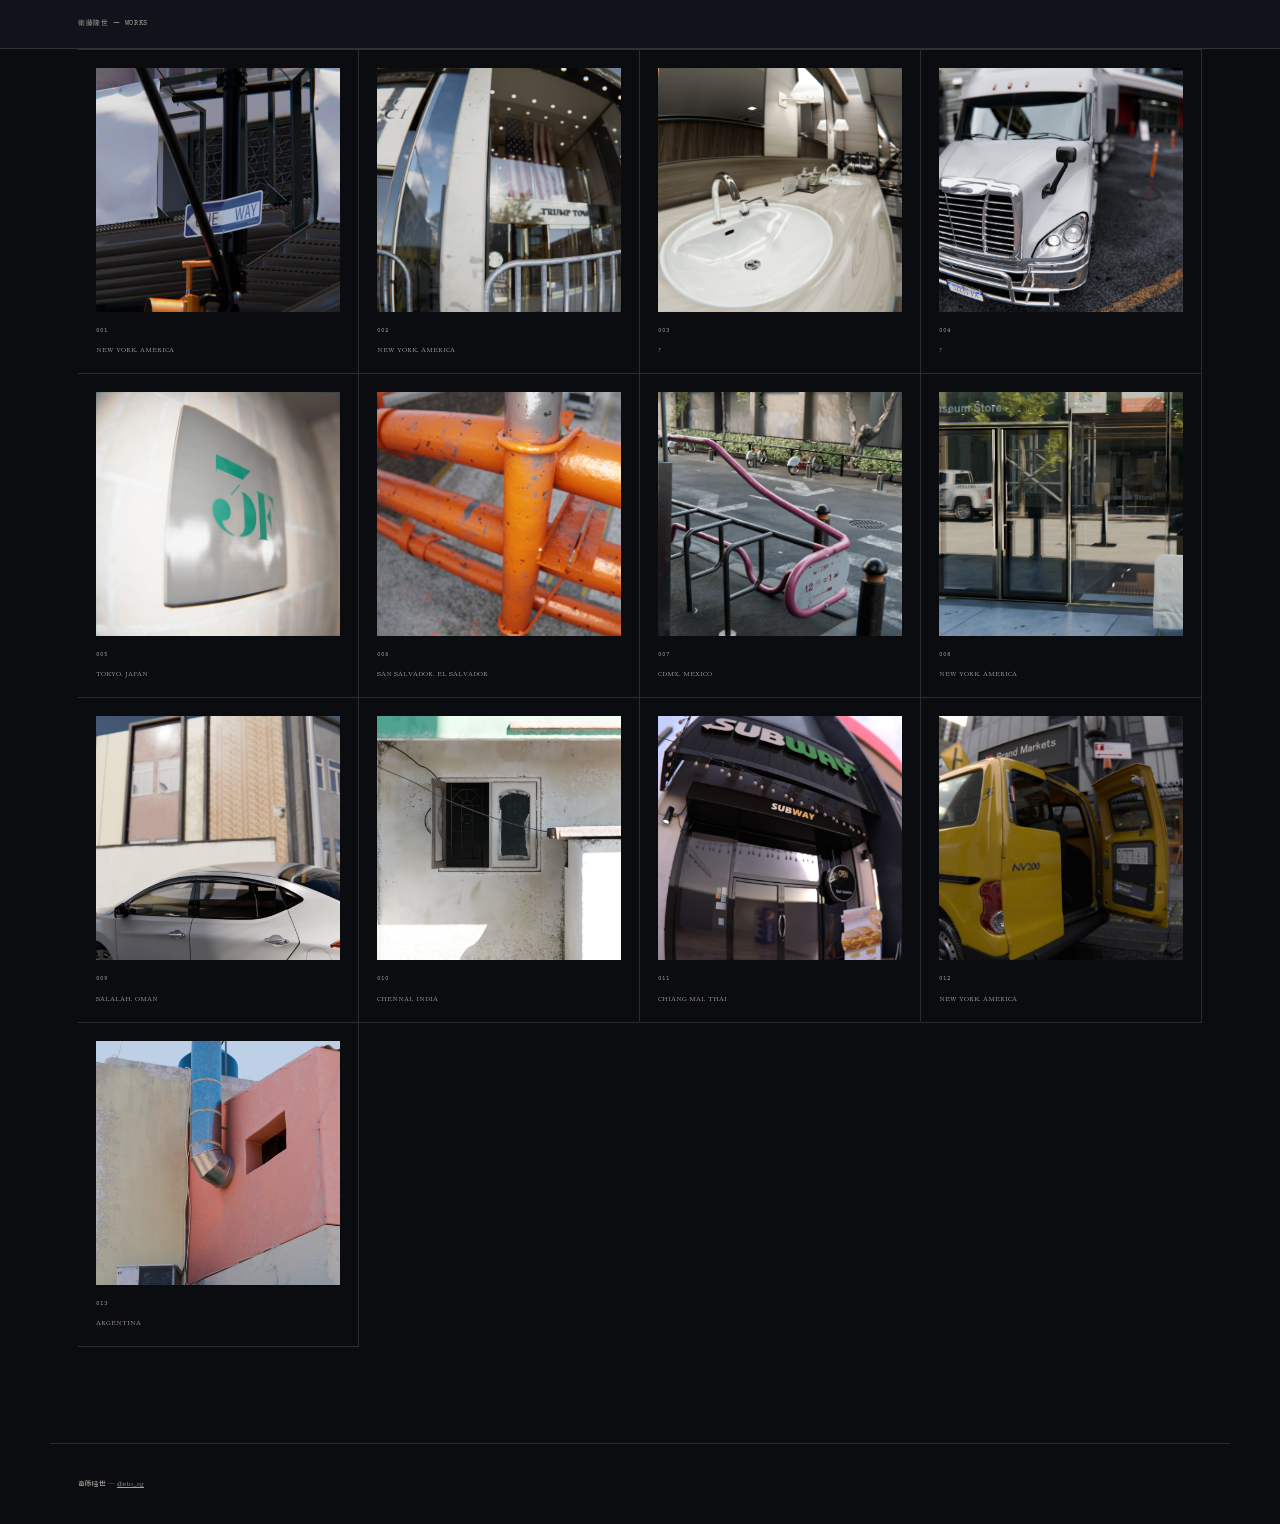
==== index.html @ 5fb9c3ab "Add files via upload" ====
<!DOCTYPE html>
<html lang="ja">
<head>
<meta charset="UTF-8">
<meta name="viewport" content="width=device-width, initial-scale=1.0">
<title>衛藤隆世 ー WORKS</title>
<meta name="description" content="国家や資本によって構築された風景を、CGによって再構築するシリーズのアーカイブ。">
<link rel="preconnect" href="https://fonts.googleapis.com">
<link rel="preconnect" href="https://fonts.gstatic.com" crossorigin>
<link href="https://fonts.googleapis.com/css2?family=Courier+Prime:wght@400;700&family=Shippori+Mincho:wght@400;500;600&display=swap" rel="stylesheet">
<link rel="stylesheet" href="style.css">
</head>
<body>

<div id="splash" class="splash"><span class="splash-text">衛藤隆世 ー WORKS</span></div>

<header class="site-header">
  <div class="header-row">
    <span class="mark">衛藤隆世 ー WORKS</span>
  </div>
</header>

<main>
  <div id="ledger" class="ledger"></div>
</main>

<footer class="site-footer">
  <p>衛藤隆世 — <a href="https://instagram.com/eto_cg" target="_blank" rel="noopener">@eto_cg</a></p>
</footer>

<div id="viewer" class="viewer" aria-hidden="true">
  <button class="viewer-close" aria-label="閉じる">×</button>
  <div class="viewer-inner">
    <div class="viewer-image-wrap">
      <img id="viewer-image" src="" alt="">
    </div>
    <div class="viewer-meta">
      <span class="viewer-index" id="viewer-index"></span>
      <h2 id="viewer-title"></h2>
      <dl class="viewer-fields">
        <dt>LOCATION</dt><dd id="viewer-location"></dd>
        <dt>CAPTURED</dt><dd id="viewer-captured"></dd>
        <dt>GENERATED</dt><dd id="viewer-generated"></dd>
      </dl>
      <p id="viewer-note"></p>
    </div>
  </div>
</div>

<script src="works.js"></script>
<script src="script.js"></script>
</body>
</html>
---- style.css ----
:root {
  --ink: #0a0c10;
  --paper: #f1ede2;
  --paper-dim: #a8a49a;
  --line: rgba(241, 237, 226, 0.14);
  --line-strong: rgba(241, 237, 226, 0.34);
  --accent: #ff5a2e;
  --font-body: "Shippori Mincho", serif;
  --font-data: "Courier Prime", monospace;
}

* { box-sizing: border-box; }

html { scroll-behavior: smooth; }

body {
  margin: 0;
  background: var(--ink);
  color: var(--paper);
  font-family: var(--font-body);
  font-size: 8px;
  line-height: 1.7;
}

a { color: inherit; }

button {
  font-family: inherit;
  cursor: pointer;
}

/* ---------- splash ---------- */

.splash {
  position: fixed;
  inset: 0;
  z-index: 200;
  background: var(--ink);
  display: flex;
  align-items: center;
  justify-content: center;
  animation: splash-out 0.3s ease 2s forwards;
}

.splash-text {
  font-family: var(--font-data);
  letter-spacing: 0.1em;
  font-size: 22px;
  color: var(--paper);
}

@keyframes splash-out {
  to {
    opacity: 0;
    visibility: hidden;
    pointer-events: none;
  }
}

/* ---------- header ---------- */

.site-header {
  position: sticky;
  top: 0;
  z-index: 10;
  background: rgba(18, 22, 28, 0.92);
  backdrop-filter: blur(6px);
  border-bottom: 1px solid var(--line);
}

.header-row {
  max-width: 1180px;
  margin: 0 auto;
  padding: 18px 28px;
  display: flex;
  align-items: center;
  gap: 32px;
}

.mark {
  font-family: var(--font-data);
  font-size: 7px;
  letter-spacing: 0.08em;
  color: var(--paper-dim);
  flex-shrink: 0;
}

/* ---------- ledger / gallery ---------- */

main {
  max-width: 1180px;
  margin: 0 auto;
  padding: 0 28px 96px;
}

.ledger {
  display: grid;
  grid-template-columns: repeat(auto-fill, minmax(240px, 1fr));
  border-top: 1px solid var(--line);
}

.entry {
  border-bottom: 1px solid var(--line);
  border-right: 1px solid var(--line);
  padding: 18px;
  cursor: pointer;
  transition: background 0.15s ease;
}

.entry:hover {
  background: rgba(233, 230, 221, 0.03);
}

.entry-thumb {
  width: 100%;
  aspect-ratio: 1 / 1;
  background-size: cover;
  background-position: center;
  margin-bottom: 14px;
  position: relative;
}

.entry-thumb img {
  width: 100%;
  height: 100%;
  object-fit: cover;
  display: block;
}

.entry-thumb.is-placeholder {
  background-color: #171b21;
  background-image: repeating-linear-gradient(45deg, rgba(233, 230, 221, 0.05) 0, rgba(233, 230, 221, 0.05) 1px, transparent 1px, transparent 10px);
  border: 1px solid var(--line);
}

.entry-thumb.is-placeholder::after {
  content: attr(data-location);
  position: absolute;
  bottom: 8px;
  right: 10px;
  font-family: var(--font-data);
  font-size: 5px;
  letter-spacing: 0.05em;
  color: rgba(233, 230, 221, 0.4);
}

.entry-meta {
  display: grid;
  grid-template-columns: auto 1fr auto;
  align-items: baseline;
  column-gap: 10px;
  row-gap: 4px;
}

.entry-index {
  font-family: var(--font-data);
  font-size: 6px;
  color: var(--paper-dim);
  grid-row: 1;
}

.entry-title {
  font-family: var(--font-body);
  font-weight: 500;
  font-size: 8.5px;
  margin: 0;
  grid-column: 1 / -1;
  grid-row: 2;
}

.entry-location {
  font-size: 6.5px;
  color: var(--paper-dim);
  grid-row: 3;
}

.entry-year {
  font-family: var(--font-data);
  font-size: 6px;
  color: var(--paper-dim);
  grid-row: 3;
  justify-self: end;
}

/* ---------- footer ---------- */

.site-footer {
  max-width: 1180px;
  margin: 0 auto;
  padding: 28px;
  border-top: 1px solid var(--line);
  color: var(--paper-dim);
  font-size: 6.5px;
}

/* ---------- viewer (lightbox) ---------- */

.viewer {
  position: fixed;
  inset: 0;
  background: rgba(10, 12, 15, 0.94);
  z-index: 100;
  display: flex;
  align-items: center;
  justify-content: center;
  padding: 40px 24px;
  opacity: 0;
  visibility: hidden;
  pointer-events: none;
  transition: opacity 0.11s ease-out;
}

.viewer.is-open {
  opacity: 1;
  visibility: visible;
  pointer-events: auto;
}

.viewer-inner {
  transform: scale(0.96);
  transition: transform 0.11s ease-out;
}

.viewer.is-open .viewer-inner {
  transform: scale(1);
}

.viewer-close {
  position: absolute;
  top: 20px;
  right: 24px;
  background: none;
  border: none;
  color: var(--paper);
  font-size: 28px;
  line-height: 1;
}

.viewer-inner {
  display: grid;
  grid-template-columns: minmax(0, 1.4fr) minmax(240px, 0.6fr);
  gap: 40px;
  max-width: 1100px;
  width: 100%;
  max-height: 100%;
}

.viewer-image-wrap {
  background-size: cover;
  background-position: center;
  display: flex;
  align-items: center;
  justify-content: center;
  min-height: 240px;
  max-height: 78vh;
  overflow: hidden;
}

.viewer-image-wrap img {
  max-width: 100%;
  max-height: 78vh;
  object-fit: contain;
  display: block;
}

.viewer-meta {
  align-self: center;
}

.viewer-index {
  font-family: var(--font-data);
  color: var(--paper-dim);
  font-size: 13px;
}

.viewer-meta h2 {
  font-family: var(--font-body);
  font-weight: 500;
  font-size: 26px;
  margin: 8px 0 20px;
}

.viewer-fields {
  display: grid;
  grid-template-columns: auto 1fr;
  column-gap: 16px;
  row-gap: 6px;
  font-family: var(--font-data);
  font-size: 12px;
  letter-spacing: 0.03em;
  margin: 0 0 20px;
  border-top: 1px solid var(--line);
  padding-top: 16px;
}

.viewer-fields dt {
  color: var(--paper-dim);
  text-transform: uppercase;
}

.viewer-fields dd {
  margin: 0;
}

#viewer-note {
  color: var(--paper-dim);
  font-size: 14px;
  max-width: 40ch;
}

/* ---------- responsive ---------- */

@media (max-width: 720px) {
  .header-row { flex-direction: column; align-items: flex-start; gap: 10px; }
  .viewer-inner { grid-template-columns: 1fr; }
  .viewer-image-wrap { max-height: 45vh; }
}

/* ---------- reduced motion ---------- */

@media (prefers-reduced-motion: reduce) {
  html { scroll-behavior: auto; }
  * { transition: none !important; }
  .splash { animation: none; display: none; }
}
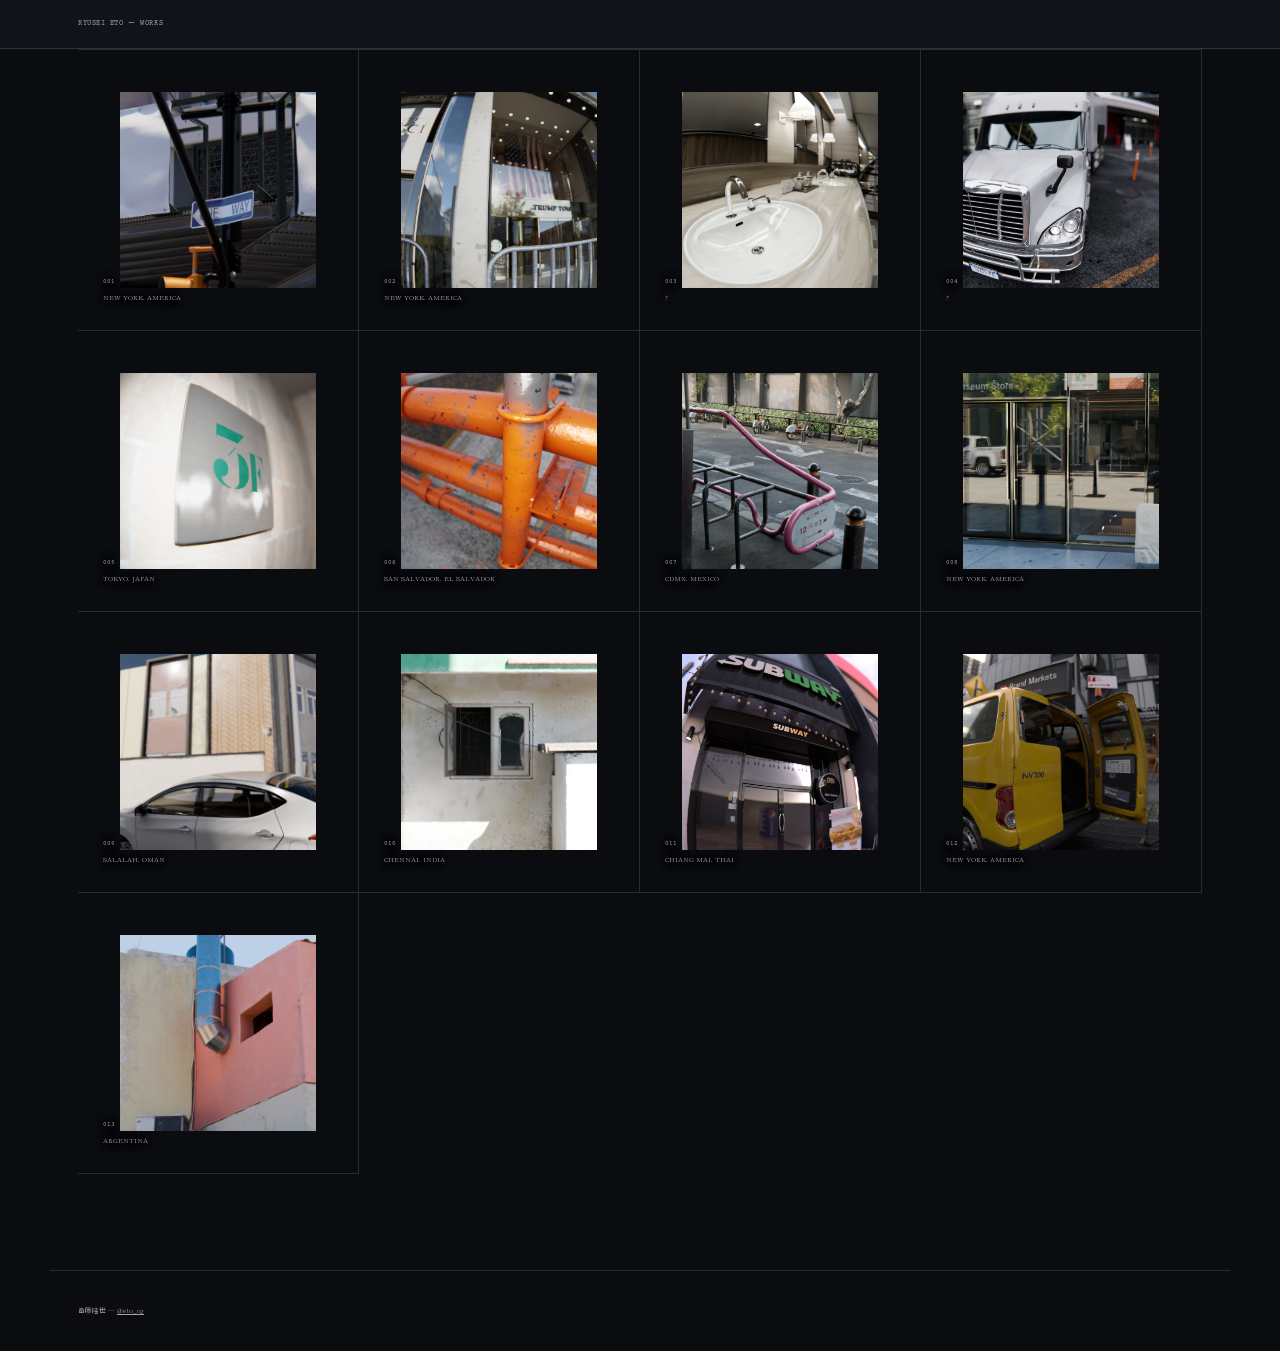
==== commit 94b119ba: "Add files via upload" ====
--- a/index.html
+++ b/index.html
@@ -3,7 +3,7 @@
 <head>
 <meta charset="UTF-8">
 <meta name="viewport" content="width=device-width, initial-scale=1.0">
-<title>衛藤隆世 ー WORKS</title>
+<title>RYUSEI ETO ー WORKS</title>
 <meta name="description" content="国家や資本によって構築された風景を、CGによって再構築するシリーズのアーカイブ。">
 <link rel="preconnect" href="https://fonts.googleapis.com">
 <link rel="preconnect" href="https://fonts.gstatic.com" crossorigin>
@@ -12,11 +12,13 @@
 </head>
 <body>
 
-<div id="splash" class="splash"><span class="splash-text">衛藤隆世 ー WORKS</span></div>
+<div id="splash" class="splash">
+  <div class="splash-inner"><span class="splash-text">RYUSEI ETO ー WORKS</span></div>
+</div>
 
 <header class="site-header">
   <div class="header-row">
-    <span class="mark">衛藤隆世 ー WORKS</span>
+    <span class="mark">RYUSEI ETO ー WORKS</span>
   </div>
 </header>
 
--- a/style.css
+++ b/style.css
@@ -37,9 +37,15 @@
   z-index: 200;
   background: var(--ink);
   display: flex;
-  align-items: center;
-  justify-content: center;
-  animation: splash-out 0.3s ease 2s forwards;
+  align-items: flex-end;
+  justify-content: flex-start;
+  padding: 0 0 12% 8%;
+  animation: splash-bg-out 0.9s ease-out 2s forwards;
+}
+
+.splash-inner {
+  border-bottom: 1px solid var(--line-strong);
+  padding-bottom: 10px;
 }
 
 .splash-text {
@@ -47,13 +53,23 @@
   letter-spacing: 0.1em;
   font-size: 22px;
   color: var(--paper);
-}
-
-@keyframes splash-out {
+  display: inline-block;
+  animation: splash-text-out 0.9s ease-out 2s forwards;
+}
+
+@keyframes splash-bg-out {
   to {
     opacity: 0;
     visibility: hidden;
     pointer-events: none;
+  }
+}
+
+@keyframes splash-text-out {
+  to {
+    filter: blur(14px);
+    letter-spacing: 0.9em;
+    opacity: 0;
   }
 }
 
@@ -100,9 +116,10 @@
 }
 
 .entry {
+  position: relative;
+  aspect-ratio: 1 / 1;
   border-bottom: 1px solid var(--line);
   border-right: 1px solid var(--line);
-  padding: 18px;
   cursor: pointer;
   transition: background 0.15s ease;
 }
@@ -112,12 +129,10 @@
 }
 
 .entry-thumb {
-  width: 100%;
-  aspect-ratio: 1 / 1;
+  position: absolute;
+  inset: 15%;
   background-size: cover;
   background-position: center;
-  margin-bottom: 14px;
-  position: relative;
 }
 
 .entry-thumb img {
@@ -145,18 +160,21 @@
 }
 
 .entry-meta {
-  display: grid;
-  grid-template-columns: auto 1fr auto;
-  align-items: baseline;
-  column-gap: 10px;
-  row-gap: 4px;
+  position: absolute;
+  left: 9%;
+  bottom: 9%;
+  z-index: 2;
+  display: flex;
+  flex-direction: column;
+  align-items: flex-start;
+  gap: 2px;
+  text-shadow: 0 1px 4px rgba(0, 0, 0, 0.85), 0 0 12px rgba(0, 0, 0, 0.6);
 }
 
 .entry-index {
   font-family: var(--font-data);
   font-size: 6px;
   color: var(--paper-dim);
-  grid-row: 1;
 }
 
 .entry-title {
@@ -164,22 +182,17 @@
   font-weight: 500;
   font-size: 8.5px;
   margin: 0;
-  grid-column: 1 / -1;
-  grid-row: 2;
 }
 
 .entry-location {
   font-size: 6.5px;
   color: var(--paper-dim);
-  grid-row: 3;
 }
 
 .entry-year {
   font-family: var(--font-data);
   font-size: 6px;
   color: var(--paper-dim);
-  grid-row: 3;
-  justify-self: end;
 }
 
 /* ---------- footer ---------- */
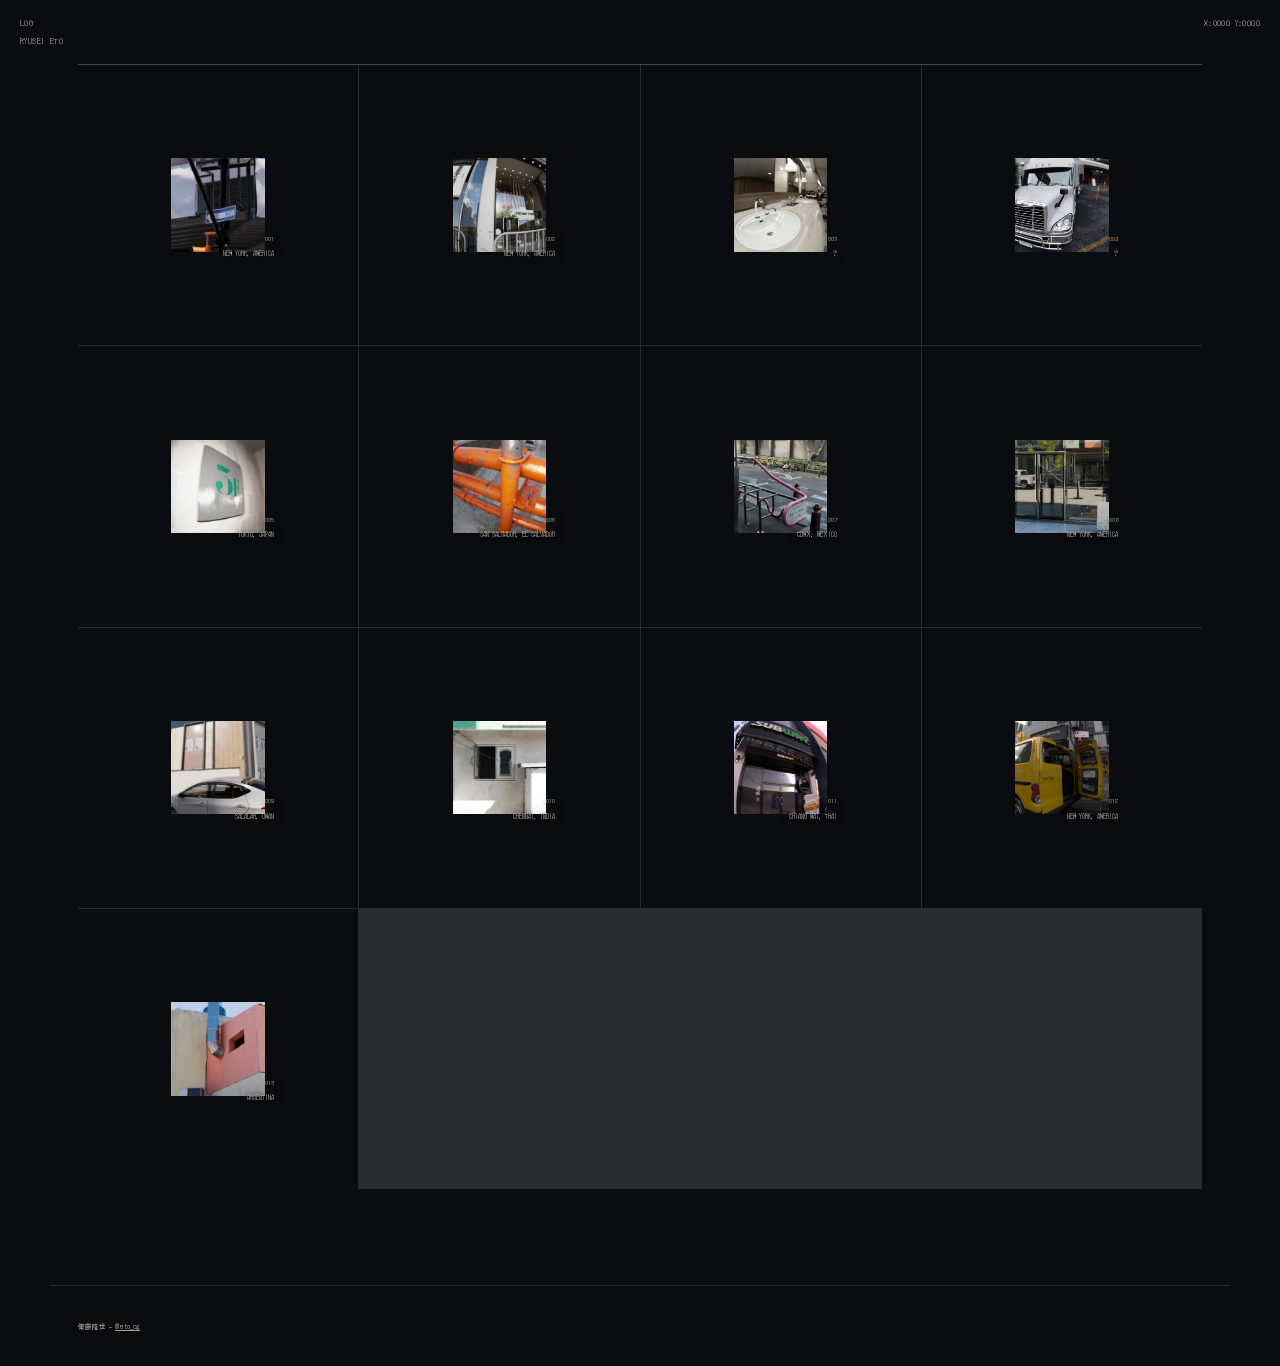
==== commit b62917b6: "Add files via upload" ====
--- a/index.html
+++ b/index.html
@@ -3,24 +3,26 @@
 <head>
 <meta charset="UTF-8">
 <meta name="viewport" content="width=device-width, initial-scale=1.0">
-<title>RYUSEI ETO ー WORKS</title>
+<title>OBSERVATIONS — RYUSEI ETO</title>
 <meta name="description" content="国家や資本によって構築された風景を、CGによって再構築するシリーズのアーカイブ。">
 <link rel="preconnect" href="https://fonts.googleapis.com">
 <link rel="preconnect" href="https://fonts.gstatic.com" crossorigin>
-<link href="https://fonts.googleapis.com/css2?family=Courier+Prime:wght@400;700&family=Shippori+Mincho:wght@400;500;600&display=swap" rel="stylesheet">
+<link href="https://fonts.googleapis.com/css2?family=DotGothic16&display=swap" rel="stylesheet">
 <link rel="stylesheet" href="style.css">
 </head>
 <body>
 
 <div id="splash" class="splash">
-  <div class="splash-inner"><span class="splash-text">RYUSEI ETO ー WORKS</span></div>
+  <div class="splash-inner"><span class="splash-text">OBSERVATIONS</span></div>
 </div>
 
-<header class="site-header">
-  <div class="header-row">
-    <span class="mark">RYUSEI ETO ー WORKS</span>
+<div class="hud">
+  <div class="hud-left">
+    <span>LOG</span>
+    <span>RYUSEI ETO</span>
   </div>
-</header>
+  <div class="hud-coords" id="hudCoords">X:0000 Y:0000</div>
+</div>
 
 <main>
   <div id="ledger" class="ledger"></div>
--- a/style.css
+++ b/style.css
@@ -5,8 +5,8 @@
   --line: rgba(241, 237, 226, 0.14);
   --line-strong: rgba(241, 237, 226, 0.34);
   --accent: #ff5a2e;
-  --font-body: "Shippori Mincho", serif;
-  --font-data: "Courier Prime", monospace;
+  --font-body: "DotGothic16", monospace;
+  --font-data: "DotGothic16", monospace;
 }
 
 * { box-sizing: border-box; }
@@ -37,15 +37,9 @@
   z-index: 200;
   background: var(--ink);
   display: flex;
-  align-items: flex-end;
-  justify-content: flex-start;
-  padding: 0 0 12% 8%;
-  animation: splash-bg-out 0.9s ease-out 2s forwards;
-}
-
-.splash-inner {
-  border-bottom: 1px solid var(--line-strong);
-  padding-bottom: 10px;
+  align-items: center;
+  justify-content: center;
+  animation: splash-cut 0.01s steps(1) 2.1s forwards;
 }
 
 .splash-text {
@@ -54,10 +48,10 @@
   font-size: 22px;
   color: var(--paper);
   display: inline-block;
-  animation: splash-text-out 0.9s ease-out 2s forwards;
-}
-
-@keyframes splash-bg-out {
+  animation: splash-jitter 0.3s steps(1) infinite;
+}
+
+@keyframes splash-cut {
   to {
     opacity: 0;
     visibility: hidden;
@@ -65,40 +59,45 @@
   }
 }
 
-@keyframes splash-text-out {
-  to {
-    filter: blur(14px);
-    letter-spacing: 0.9em;
-    opacity: 0;
-  }
-}
-
-/* ---------- header ---------- */
-
-.site-header {
-  position: sticky;
+@keyframes splash-jitter {
+  0%   { transform: translate(0, 0); }
+  14%  { transform: translate(2px, -1px); }
+  28%  { transform: translate(-3px, 1px); }
+  42%  { transform: translate(1px, 2px); }
+  57%  { transform: translate(-1px, -2px); }
+  71%  { transform: translate(3px, 0); }
+  85%  { transform: translate(-2px, -1px); }
+  100% { transform: translate(0, 0); }
+}
+
+/* ---------- hud ---------- */
+
+.hud {
+  position: fixed;
   top: 0;
+  left: 0;
+  right: 0;
   z-index: 10;
-  background: rgba(18, 22, 28, 0.92);
-  backdrop-filter: blur(6px);
-  border-bottom: 1px solid var(--line);
-}
-
-.header-row {
-  max-width: 1180px;
-  margin: 0 auto;
-  padding: 18px 28px;
-  display: flex;
-  align-items: center;
-  gap: 32px;
-}
-
-.mark {
-  font-family: var(--font-data);
-  font-size: 7px;
-  letter-spacing: 0.08em;
-  color: var(--paper-dim);
-  flex-shrink: 0;
+  display: flex;
+  justify-content: space-between;
+  align-items: flex-start;
+  padding: 16px 20px;
+  font-family: var(--font-data);
+  font-size: 8px;
+  letter-spacing: 0.05em;
+  color: var(--paper-dim);
+  pointer-events: none;
+  background: linear-gradient(rgba(10, 12, 16, 0.85), rgba(10, 12, 16, 0));
+}
+
+.hud-left {
+  display: flex;
+  flex-direction: column;
+  gap: 4px;
+}
+
+.hud-coords {
+  white-space: nowrap;
 }
 
 /* ---------- ledger / gallery ---------- */
@@ -106,31 +105,46 @@
 main {
   max-width: 1180px;
   margin: 0 auto;
-  padding: 0 28px 96px;
+  padding: 64px 28px 96px;
+  overflow: hidden;
 }
 
 .ledger {
   display: grid;
   grid-template-columns: repeat(auto-fill, minmax(240px, 1fr));
+  gap: 1px;
+  background: var(--line);
   border-top: 1px solid var(--line);
+  animation: scan-reveal 1s steps(24) 2.1s both;
+}
+
+@keyframes scan-reveal {
+  from { clip-path: inset(0 0 100% 0); }
+  to   { clip-path: inset(0 0 0% 0); }
 }
 
 .entry {
   position: relative;
   aspect-ratio: 1 / 1;
-  border-bottom: 1px solid var(--line);
-  border-right: 1px solid var(--line);
+  background: var(--ink);
   cursor: pointer;
   transition: background 0.15s ease;
+  opacity: 0;
+  animation: entry-in 0.01s steps(1) forwards;
 }
 
 .entry:hover {
   background: rgba(233, 230, 221, 0.03);
 }
 
+@keyframes entry-in {
+  to { opacity: 1; }
+}
+
 .entry-thumb {
   position: absolute;
-  inset: 15%;
+  inset: 33.333%;
+  z-index: 3;
   background-size: cover;
   background-position: center;
 }
@@ -159,14 +173,42 @@
   color: rgba(233, 230, 221, 0.4);
 }
 
+.entry-rays {
+  position: absolute;
+  inset: 0;
+  z-index: 1;
+  opacity: 0;
+  pointer-events: none;
+  transition: opacity 0.18s ease-out;
+}
+
+.entry:hover .entry-rays {
+  opacity: 1;
+}
+
+.ray {
+  position: absolute;
+  height: 1px;
+  width: 300%;
+  transform-origin: 0 0;
+  background: linear-gradient(90deg, var(--line-strong), rgba(241, 237, 226, 0));
+}
+
+/* 内側の正方形(inset 33.333%)の各角から、外へ斜めに伸ばす */
+.ray-tl { left: 33.333%; top: 33.333%; transform: rotate(225deg); }
+.ray-tr { left: 66.667%; top: 33.333%; transform: rotate(315deg); }
+.ray-bl { left: 33.333%; top: 66.667%; transform: rotate(135deg); }
+.ray-br { left: 66.667%; top: 66.667%; transform: rotate(45deg); }
+
 .entry-meta {
   position: absolute;
-  left: 9%;
-  bottom: 9%;
-  z-index: 2;
+  right: 30%;
+  bottom: 30%;
+  z-index: 4;
   display: flex;
   flex-direction: column;
-  align-items: flex-start;
+  align-items: flex-end;
+  text-align: right;
   gap: 2px;
   text-shadow: 0 1px 4px rgba(0, 0, 0, 0.85), 0 0 12px rgba(0, 0, 0, 0.6);
 }
@@ -324,9 +366,13 @@
 /* ---------- responsive ---------- */
 
 @media (max-width: 720px) {
-  .header-row { flex-direction: column; align-items: flex-start; gap: 10px; }
   .viewer-inner { grid-template-columns: 1fr; }
   .viewer-image-wrap { max-height: 45vh; }
+  .hud { padding: 12px 14px; font-size: 7px; }
+}
+
+@media (max-width: 640px) {
+  .ledger { grid-template-columns: repeat(2, 1fr); }
 }
 
 /* ---------- reduced motion ---------- */
@@ -335,4 +381,7 @@
   html { scroll-behavior: auto; }
   * { transition: none !important; }
   .splash { animation: none; display: none; }
-}
+  .splash-text { animation: none; }
+  .ledger { animation: none; clip-path: none; }
+  .entry { animation: none; opacity: 1; }
+}
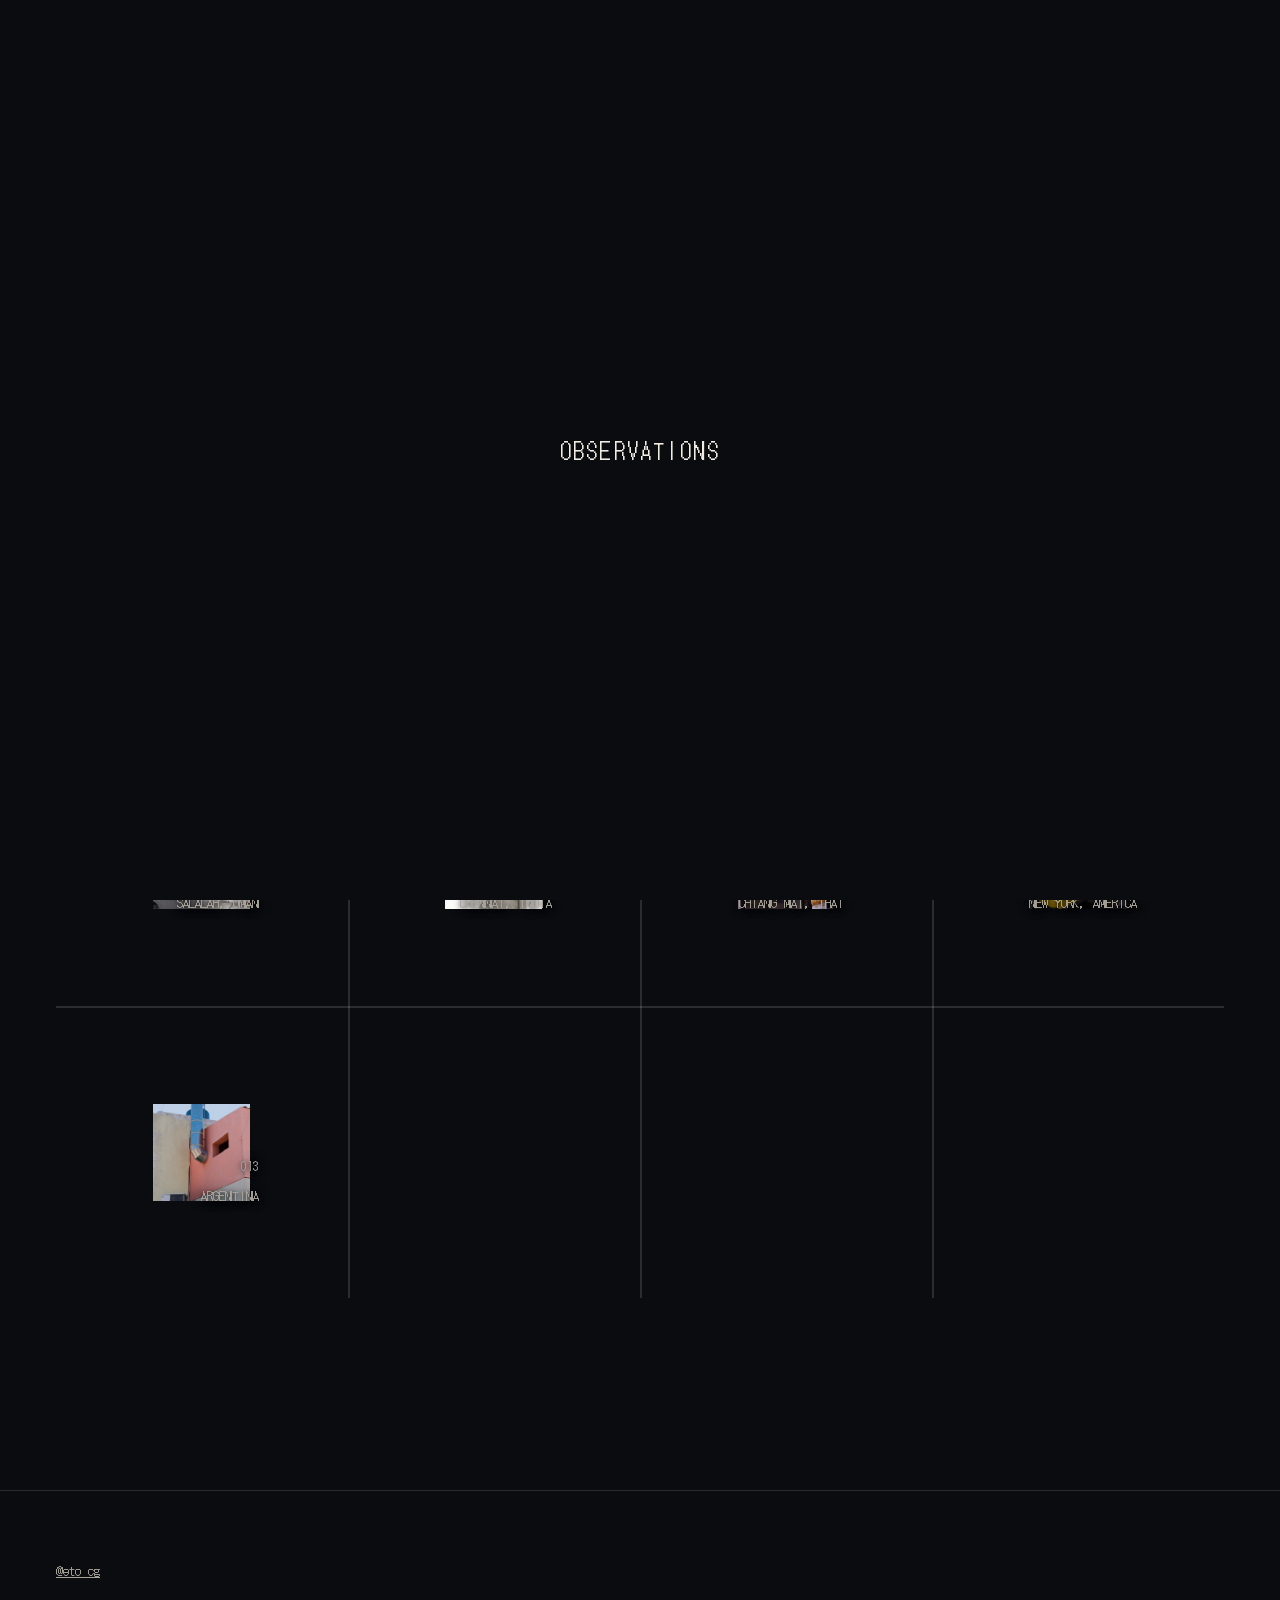
==== commit 94a5deb0: "Update index.html" ====
--- a/index.html
+++ b/index.html
@@ -4,7 +4,7 @@
 <meta charset="UTF-8">
 <meta name="viewport" content="width=device-width, initial-scale=1.0">
 <title>OBSERVATIONS — RYUSEI ETO</title>
-<meta name="description" content="国家や資本によって構築された風景を、CGによって再構築するシリーズのアーカイブ。">
+<meta name="description" content="衛藤隆世のシミュレーション作品集">
 <link rel="preconnect" href="https://fonts.googleapis.com">
 <link rel="preconnect" href="https://fonts.gstatic.com" crossorigin>
 <link href="https://fonts.googleapis.com/css2?family=DotGothic16&display=swap" rel="stylesheet">
@@ -29,7 +29,7 @@
 </main>
 
 <footer class="site-footer">
-  <p>衛藤隆世 — <a href="https://instagram.com/eto_cg" target="_blank" rel="noopener">@eto_cg</a></p>
+  <p><a href="https://instagram.com/eto_cg" target="_blank" rel="noopener">@eto_cg</a></p>
 </footer>
 
 <div id="viewer" class="viewer" aria-hidden="true">
--- a/style.css
+++ b/style.css
@@ -18,8 +18,9 @@
   background: var(--ink);
   color: var(--paper);
   font-family: var(--font-body);
-  font-size: 8px;
+  font-size: 16px;
   line-height: 1.7;
+  cursor: url("data:image/svg+xml,%3Csvg xmlns='http://www.w3.org/2000/svg' width='32' height='32' viewBox='0 0 32 32'%3E%3Cg fill='none' stroke='%23f1ede2' stroke-width='1.5'%3E%3Cpath d='M2 10V2h8'/%3E%3Cpath d='M22 2h8v8'/%3E%3Cpath d='M30 22v8h-8'/%3E%3Cpath d='M10 30H2v-8'/%3E%3Ccircle cx='16' cy='16' r='1.4' fill='%23f1ede2'/%3E%3Cpath d='M16 6v4M16 22v4M6 16h4M22 16h4' stroke-width='1'/%3E%3C/g%3E%3C/svg%3E") 16 16, crosshair;
 }
 
 a { color: inherit; }
@@ -39,7 +40,6 @@
   display: flex;
   align-items: center;
   justify-content: center;
-  animation: splash-cut 0.01s steps(1) 2.1s forwards;
 }
 
 .splash-text {
@@ -48,15 +48,7 @@
   font-size: 22px;
   color: var(--paper);
   display: inline-block;
-  animation: splash-jitter 0.3s steps(1) infinite;
-}
-
-@keyframes splash-cut {
-  to {
-    opacity: 0;
-    visibility: hidden;
-    pointer-events: none;
-  }
+  animation: splash-jitter 2.1s steps(1) 1;
 }
 
 @keyframes splash-jitter {
@@ -81,9 +73,9 @@
   display: flex;
   justify-content: space-between;
   align-items: flex-start;
-  padding: 16px 20px;
-  font-family: var(--font-data);
-  font-size: 8px;
+  padding: 32px 40px;
+  font-family: var(--font-data);
+  font-size: 16px;
   letter-spacing: 0.05em;
   color: var(--paper-dim);
   pointer-events: none;
@@ -93,7 +85,7 @@
 .hud-left {
   display: flex;
   flex-direction: column;
-  gap: 4px;
+  gap: 8px;
 }
 
 .hud-coords {
@@ -103,42 +95,84 @@
 /* ---------- ledger / gallery ---------- */
 
 main {
-  max-width: 1180px;
+  max-width: 2360px;
   margin: 0 auto;
-  padding: 64px 28px 96px;
-  overflow: hidden;
+  padding: 128px 56px 192px;
 }
 
 .ledger {
   display: grid;
-  grid-template-columns: repeat(auto-fill, minmax(240px, 1fr));
-  gap: 1px;
+  grid-template-columns: repeat(4, 1fr);
+  gap: 2px;
+  position: relative;
+  border-top: 2px solid var(--line);
+}
+
+.grid-lines {
+  position: absolute;
+  inset: 0;
+  pointer-events: none;
+}
+
+.grid-line {
+  position: absolute;
   background: var(--line);
-  border-top: 1px solid var(--line);
-  animation: scan-reveal 1s steps(24) 2.1s both;
-}
-
-@keyframes scan-reveal {
-  from { clip-path: inset(0 0 100% 0); }
-  to   { clip-path: inset(0 0 0% 0); }
+  animation: line-flicker 4s steps(1) infinite;
+}
+
+.grid-line.vertical {
+  top: 0;
+  bottom: 0;
+  width: 2px;
+}
+
+.grid-line.horizontal {
+  left: 0;
+  right: 0;
+  height: 2px;
+}
+
+/* 高速道路を真上から見た車のように、ごく短く途切れてすぐ戻る */
+@keyframes line-flicker {
+  0%, 91%, 96%, 100% { opacity: 1; }
+  92%, 95% { opacity: 0; }
 }
 
 .entry {
   position: relative;
   aspect-ratio: 1 / 1;
   background: var(--ink);
-  cursor: pointer;
-  transition: background 0.15s ease;
-  opacity: 0;
-  animation: entry-in 0.01s steps(1) forwards;
-}
-
-.entry:hover {
-  background: rgba(233, 230, 221, 0.03);
-}
-
-@keyframes entry-in {
-  to { opacity: 1; }
+}
+
+.entry::before {
+  content: "";
+  position: absolute;
+  left: 0;
+  right: 0;
+  top: -4px;
+  height: 6px;
+
+  background: var(--paper);
+  z-index: 10;
+
+  animation: scan 0.8s steps(24) forwards;
+}
+
+@keyframes scan {
+  0% {
+    top: 0;
+    opacity: 1;
+  }
+
+  90% {
+    top: 100%;
+    opacity: 1;
+  }
+
+  100% {
+    top: 100%;
+    opacity: 0;
+  }
 }
 
 .entry-thumb {
@@ -165,10 +199,10 @@
 .entry-thumb.is-placeholder::after {
   content: attr(data-location);
   position: absolute;
-  bottom: 8px;
-  right: 10px;
-  font-family: var(--font-data);
-  font-size: 5px;
+  bottom: 16px;
+  right: 20px;
+  font-family: var(--font-data);
+  font-size: 10px;
   letter-spacing: 0.05em;
   color: rgba(233, 230, 221, 0.4);
 }
@@ -177,29 +211,29 @@
   position: absolute;
   inset: 0;
   z-index: 1;
-  opacity: 0;
   pointer-events: none;
-  transition: opacity 0.18s ease-out;
-}
-
-.entry:hover .entry-rays {
-  opacity: 1;
 }
 
 .ray {
   position: absolute;
-  height: 1px;
-  width: 300%;
+  height: 2px;
+  width: 100%;
   transform-origin: 0 0;
   background: linear-gradient(90deg, var(--line-strong), rgba(241, 237, 226, 0));
-}
-
-/* 内側の正方形(inset 33.333%)の各角から、外へ斜めに伸ばす */
+  clip-path: inset(0 0 0 100%);
+  transition: clip-path 0.25s ease-out;
+}
+
+/* 写真の角(inset 33.333%)を起点に、枠の外・隣の作品の角へ向けて伸ばす */
 .ray-tl { left: 33.333%; top: 33.333%; transform: rotate(225deg); }
 .ray-tr { left: 66.667%; top: 33.333%; transform: rotate(315deg); }
 .ray-bl { left: 33.333%; top: 66.667%; transform: rotate(135deg); }
 .ray-br { left: 66.667%; top: 66.667%; transform: rotate(45deg); }
 
+@media (hover: hover) and (pointer: fine) {
+  .entry:hover .ray { clip-path: inset(0 0 0 0%); }
+}
+
 .entry-meta {
   position: absolute;
   right: 30%;
@@ -209,43 +243,43 @@
   flex-direction: column;
   align-items: flex-end;
   text-align: right;
-  gap: 2px;
+  gap: 4px;
   text-shadow: 0 1px 4px rgba(0, 0, 0, 0.85), 0 0 12px rgba(0, 0, 0, 0.6);
 }
 
 .entry-index {
   font-family: var(--font-data);
-  font-size: 6px;
+  font-size: 12px;
   color: var(--paper-dim);
 }
 
 .entry-title {
   font-family: var(--font-body);
   font-weight: 500;
-  font-size: 8.5px;
+  font-size: 17px;
   margin: 0;
 }
 
 .entry-location {
-  font-size: 6.5px;
+  font-size: 13px;
   color: var(--paper-dim);
 }
 
 .entry-year {
   font-family: var(--font-data);
-  font-size: 6px;
+  font-size: 12px;
   color: var(--paper-dim);
 }
 
 /* ---------- footer ---------- */
 
 .site-footer {
-  max-width: 1180px;
+  max-width: 2360px;
   margin: 0 auto;
-  padding: 28px;
+  padding: 56px;
   border-top: 1px solid var(--line);
   color: var(--paper-dim);
-  font-size: 6.5px;
+  font-size: 13px;
 }
 
 /* ---------- viewer (lightbox) ---------- */
@@ -253,7 +287,7 @@
 .viewer {
   position: fixed;
   inset: 0;
-  background: rgba(10, 12, 15, 0.94);
+  background: var(--ink);
   z-index: 100;
   display: flex;
   align-items: center;
@@ -368,11 +402,11 @@
 @media (max-width: 720px) {
   .viewer-inner { grid-template-columns: 1fr; }
   .viewer-image-wrap { max-height: 45vh; }
-  .hud { padding: 12px 14px; font-size: 7px; }
+  .hud { padding: 24px 28px; font-size: 14px; }
 }
 
 @media (max-width: 640px) {
-  .ledger { grid-template-columns: repeat(2, 1fr); }
+  .ledger { grid-template-columns: repeat(3, 1fr); }
 }
 
 /* ---------- reduced motion ---------- */
@@ -382,6 +416,6 @@
   * { transition: none !important; }
   .splash { animation: none; display: none; }
   .splash-text { animation: none; }
-  .ledger { animation: none; clip-path: none; }
-  .entry { animation: none; opacity: 1; }
-}
+  .entry::before { animation: none; display: none; }
+  .grid-line { animation: none; opacity: 1; }
+}
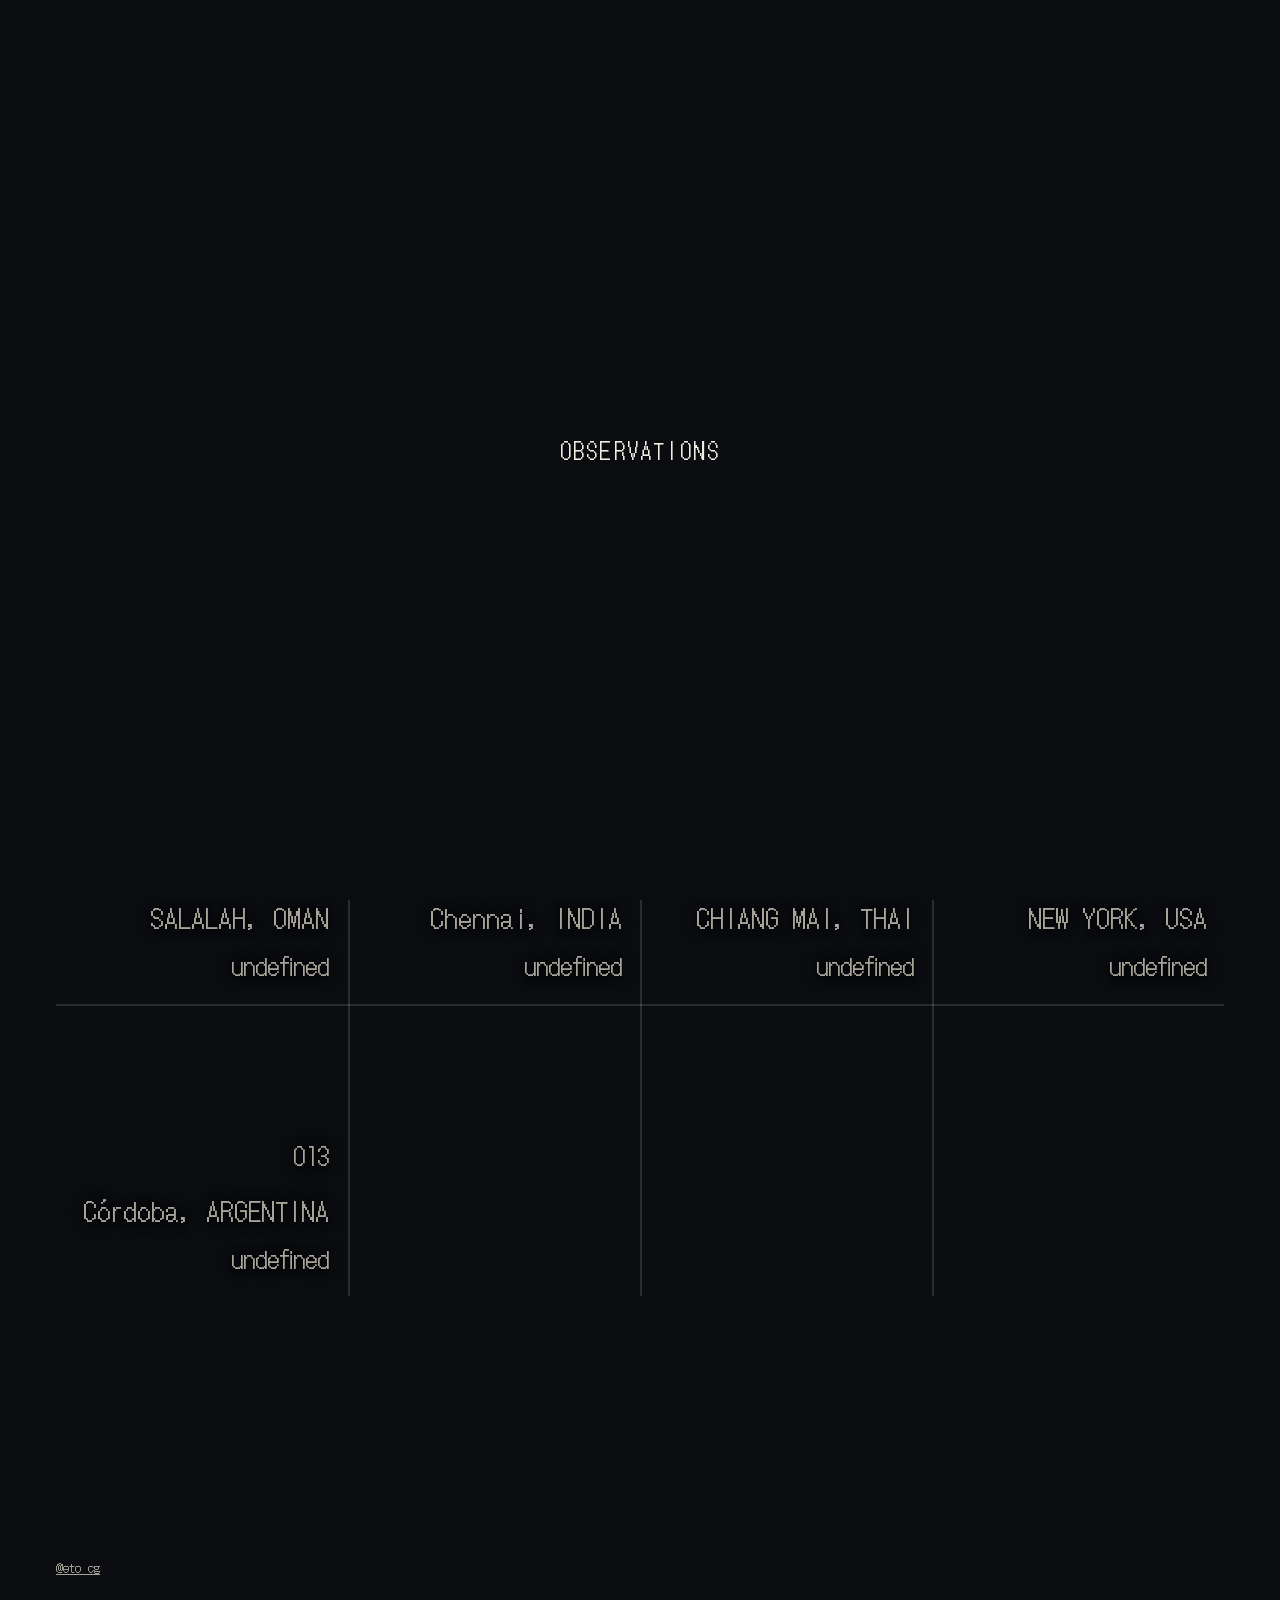
==== commit 958f7002: "Update HUD coordinates and viewer fields labels" ====
--- a/index.html
+++ b/index.html
@@ -21,7 +21,7 @@
     <span>LOG</span>
     <span>RYUSEI ETO</span>
   </div>
-  <div class="hud-coords" id="hudCoords">X:0000 Y:0000</div>
+  <div class="hud-coords" id="hudCoords">0000 0000</div>
 </div>
 
 <main>
@@ -42,8 +42,9 @@
       <span class="viewer-index" id="viewer-index"></span>
       <h2 id="viewer-title"></h2>
       <dl class="viewer-fields">
+        <dt>ROAD</dt><dd id="viewer-road"></dd>
         <dt>LOCATION</dt><dd id="viewer-location"></dd>
-        <dt>CAPTURED</dt><dd id="viewer-captured"></dd>
+        <dt>OBSERVED</dt><dd id="viewer-observed"></dd>
         <dt>GENERATED</dt><dd id="viewer-generated"></dd>
       </dl>
       <p id="viewer-note"></p>
--- a/style.css
+++ b/style.css
@@ -105,7 +105,6 @@
   grid-template-columns: repeat(4, 1fr);
   gap: 2px;
   position: relative;
-  border-top: 2px solid var(--line);
 }
 
 .grid-lines {
@@ -117,62 +116,43 @@
 .grid-line {
   position: absolute;
   background: var(--line);
-  animation: line-flicker 4s steps(1) infinite;
 }
 
 .grid-line.vertical {
   top: 0;
   bottom: 0;
   width: 2px;
+  transform-origin: 50% 100%;
+  animation: line-wipe-v 4s linear infinite;
 }
 
 .grid-line.horizontal {
   left: 0;
   right: 0;
   height: 2px;
-}
-
-/* 高速道路を真上から見た車のように、ごく短く途切れてすぐ戻る */
-@keyframes line-flicker {
-  0%, 91%, 96%, 100% { opacity: 1; }
-  92%, 95% { opacity: 0; }
+  transform-origin: 0% 50%;
+  animation: line-wipe-h 4s linear infinite;
+}
+
+/* 高速道路を真上から見た車のように、線の端からサッと縮んで消え、サッと伸びて戻る */
+@keyframes line-wipe-h {
+  0%, 70%   { transform: scaleX(1); }
+  80%       { transform: scaleX(0); }
+  83%       { transform: scaleX(0); }
+  93%, 100% { transform: scaleX(1); }
+}
+
+@keyframes line-wipe-v {
+  0%, 70%   { transform: scaleY(1); }
+  80%       { transform: scaleY(0); }
+  83%       { transform: scaleY(0); }
+  93%, 100% { transform: scaleY(1); }
 }
 
 .entry {
   position: relative;
   aspect-ratio: 1 / 1;
   background: var(--ink);
-}
-
-.entry::before {
-  content: "";
-  position: absolute;
-  left: 0;
-  right: 0;
-  top: -4px;
-  height: 6px;
-
-  background: var(--paper);
-  z-index: 10;
-
-  animation: scan 0.8s steps(24) forwards;
-}
-
-@keyframes scan {
-  0% {
-    top: 0;
-    opacity: 1;
-  }
-
-  90% {
-    top: 100%;
-    opacity: 1;
-  }
-
-  100% {
-    top: 100%;
-    opacity: 0;
-  }
 }
 
 .entry-thumb {
@@ -236,38 +216,38 @@
 
 .entry-meta {
   position: absolute;
-  right: 30%;
-  bottom: 30%;
+  right: 6%;
+  bottom: 6%;
   z-index: 4;
   display: flex;
   flex-direction: column;
   align-items: flex-end;
   text-align: right;
-  gap: 4px;
+  gap: 6px;
   text-shadow: 0 1px 4px rgba(0, 0, 0, 0.85), 0 0 12px rgba(0, 0, 0, 0.6);
 }
 
 .entry-index {
   font-family: var(--font-data);
-  font-size: 12px;
+  font-size: 24px;
   color: var(--paper-dim);
 }
 
 .entry-title {
   font-family: var(--font-body);
   font-weight: 500;
-  font-size: 17px;
+  font-size: 34px;
   margin: 0;
 }
 
 .entry-location {
-  font-size: 13px;
+  font-size: 26px;
   color: var(--paper-dim);
 }
 
 .entry-year {
   font-family: var(--font-data);
-  font-size: 12px;
+  font-size: 24px;
   color: var(--paper-dim);
 }
 
@@ -277,7 +257,6 @@
   max-width: 2360px;
   margin: 0 auto;
   padding: 56px;
-  border-top: 1px solid var(--line);
   color: var(--paper-dim);
   font-size: 13px;
 }
@@ -417,5 +396,5 @@
   .splash { animation: none; display: none; }
   .splash-text { animation: none; }
   .entry::before { animation: none; display: none; }
-  .grid-line { animation: none; opacity: 1; }
-}
+  .grid-line { animation: none; transform: none; }
+}
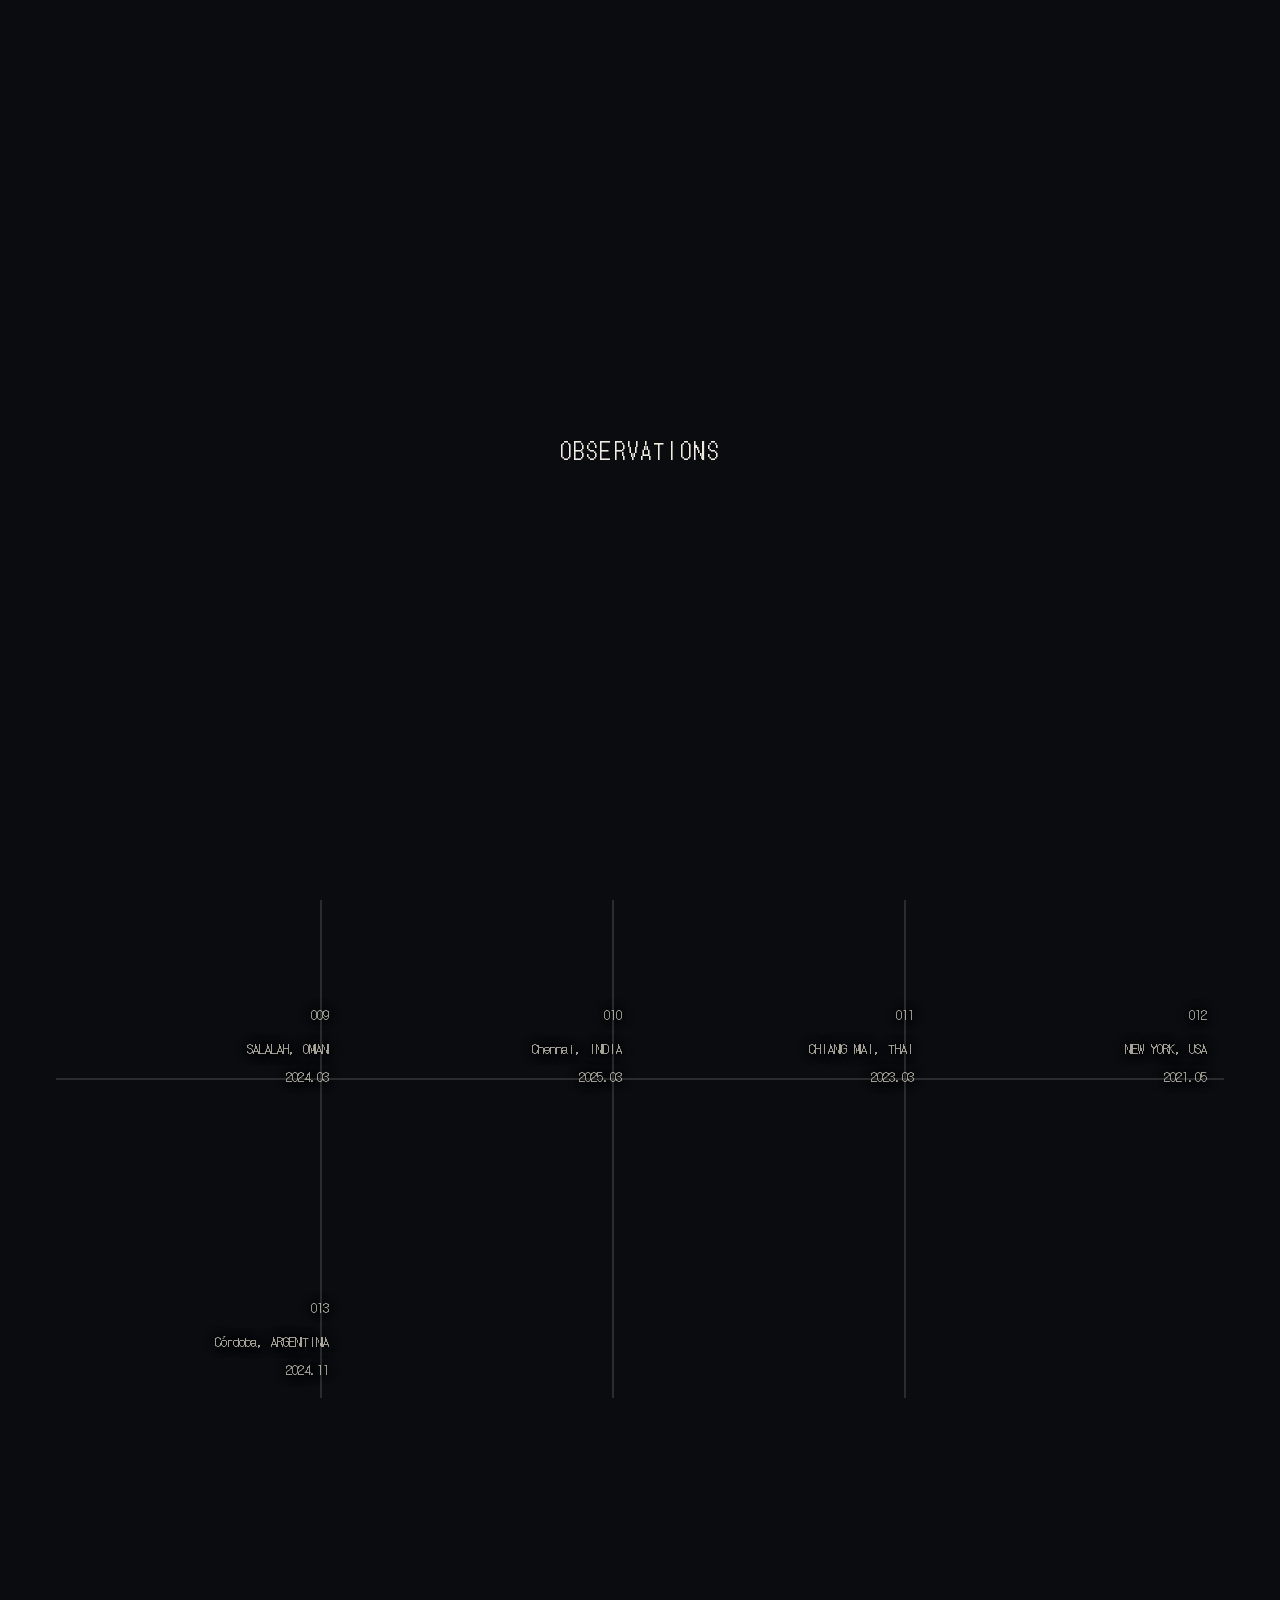
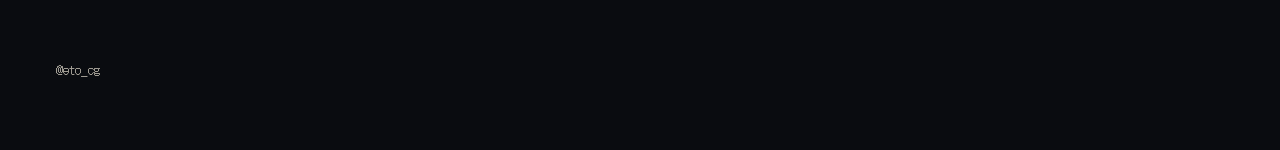
==== commit e8373325: "Add files via upload" ====
--- a/index.html
+++ b/index.html
@@ -16,15 +16,15 @@
   <div class="splash-inner"><span class="splash-text">OBSERVATIONS</span></div>
 </div>
 
-<div class="hud">
-  <div class="hud-left">
-    <span>LOG</span>
-    <span>RYUSEI ETO</span>
-  </div>
-  <div class="hud-coords" id="hudCoords">0000 0000</div>
-</div>
+<main>
+  <header class="page-header">
+    <div class="page-header-left">
+      <span>LOG</span>
+      <span>RYUSEI ETO</span>
+    </div>
+    <div class="page-header-coords" id="hudCoords">0000 0000</div>
+  </header>
 
-<main>
   <div id="ledger" class="ledger"></div>
 </main>
 
--- a/style.css
+++ b/style.css
@@ -23,7 +23,8 @@
   cursor: url("data:image/svg+xml,%3Csvg xmlns='http://www.w3.org/2000/svg' width='32' height='32' viewBox='0 0 32 32'%3E%3Cg fill='none' stroke='%23f1ede2' stroke-width='1.5'%3E%3Cpath d='M2 10V2h8'/%3E%3Cpath d='M22 2h8v8'/%3E%3Cpath d='M30 22v8h-8'/%3E%3Cpath d='M10 30H2v-8'/%3E%3Ccircle cx='16' cy='16' r='1.4' fill='%23f1ede2'/%3E%3Cpath d='M16 6v4M16 22v4M6 16h4M22 16h4' stroke-width='1'/%3E%3C/g%3E%3C/svg%3E") 16 16, crosshair;
 }
 
-a { color: inherit; }
+a { color: inherit; text-decoration: none; }
+.entry, .entry * { text-decoration: none !important; }
 
 button {
   font-family: inherit;
@@ -62,33 +63,27 @@
   100% { transform: translate(0, 0); }
 }
 
-/* ---------- hud ---------- */
-
-.hud {
-  position: fixed;
-  top: 0;
-  left: 0;
-  right: 0;
-  z-index: 10;
+/* ---------- page header ---------- */
+
+.page-header {
   display: flex;
   justify-content: space-between;
   align-items: flex-start;
-  padding: 32px 40px;
+  padding: 0 0 40px;
   font-family: var(--font-data);
   font-size: 16px;
   letter-spacing: 0.05em;
   color: var(--paper-dim);
   pointer-events: none;
-  background: linear-gradient(rgba(10, 12, 16, 0.85), rgba(10, 12, 16, 0));
-}
-
-.hud-left {
+}
+
+.page-header-left {
   display: flex;
   flex-direction: column;
   gap: 8px;
 }
 
-.hud-coords {
+.page-header-coords {
   white-space: nowrap;
 }
 
@@ -116,43 +111,48 @@
 .grid-line {
   position: absolute;
   background: var(--line);
+  opacity: 1;
+  will-change: transform, opacity;
 }
 
 .grid-line.vertical {
   top: 0;
   bottom: 0;
   width: 2px;
-  transform-origin: 50% 100%;
-  animation: line-wipe-v 4s linear infinite;
+  transform: translateX(-28px);
+  animation: line-slide-v 1.2s linear infinite;
 }
 
 .grid-line.horizontal {
   left: 0;
   right: 0;
   height: 2px;
-  transform-origin: 0% 50%;
-  animation: line-wipe-h 4s linear infinite;
-}
-
-/* 高速道路を真上から見た車のように、線の端からサッと縮んで消え、サッと伸びて戻る */
-@keyframes line-wipe-h {
-  0%, 70%   { transform: scaleX(1); }
-  80%       { transform: scaleX(0); }
-  83%       { transform: scaleX(0); }
-  93%, 100% { transform: scaleX(1); }
-}
-
-@keyframes line-wipe-v {
-  0%, 70%   { transform: scaleY(1); }
-  80%       { transform: scaleY(0); }
-  83%       { transform: scaleY(0); }
-  93%, 100% { transform: scaleY(1); }
+  transform: translateY(-28px);
+  animation: line-slide-h 1.2s linear infinite;
+}
+
+/* 線そのものがグリッド位置の周辺を高速で走査し、途中で一瞬だけ信号が抜ける */
+@keyframes line-slide-h {
+  0%   { transform: translateY(-28px); opacity: 1; }
+  42%  { transform: translateY(28px); opacity: 1; }
+  44%  { transform: translateY(31px); opacity: 0; }
+  46%  { transform: translateY(34px); opacity: 1; }
+  100% { transform: translateY(28px); opacity: 1; }
+}
+
+@keyframes line-slide-v {
+  0%   { transform: translateX(-28px); opacity: 1; }
+  42%  { transform: translateX(28px); opacity: 1; }
+  44%  { transform: translateX(31px); opacity: 0; }
+  46%  { transform: translateX(34px); opacity: 1; }
+  100% { transform: translateX(28px); opacity: 1; }
 }
 
 .entry {
   position: relative;
   aspect-ratio: 1 / 1;
   background: var(--ink);
+  container-type: inline-size;
 }
 
 .entry-thumb {
@@ -182,7 +182,7 @@
   bottom: 16px;
   right: 20px;
   font-family: var(--font-data);
-  font-size: 10px;
+  font-size: 1.8cqw;
   letter-spacing: 0.05em;
   color: rgba(233, 230, 221, 0.4);
 }
@@ -229,25 +229,25 @@
 
 .entry-index {
   font-family: var(--font-data);
-  font-size: 24px;
+  font-size: 4.3cqw;
   color: var(--paper-dim);
 }
 
 .entry-title {
   font-family: var(--font-body);
   font-weight: 500;
-  font-size: 34px;
+  font-size: 6.1cqw;
   margin: 0;
 }
 
 .entry-location {
-  font-size: 26px;
+  font-size: 4.6cqw;
   color: var(--paper-dim);
 }
 
 .entry-year {
   font-family: var(--font-data);
-  font-size: 24px;
+  font-size: 4.3cqw;
   color: var(--paper-dim);
 }
 
@@ -321,13 +321,15 @@
   justify-content: center;
   min-height: 240px;
   max-height: 78vh;
-  overflow: hidden;
+  overflow: visible;
 }
 
 .viewer-image-wrap img {
+  width: auto;
+  height: auto;
   max-width: 100%;
   max-height: 78vh;
-  object-fit: contain;
+  object-fit: initial;
   display: block;
 }
 
@@ -381,12 +383,31 @@
 @media (max-width: 720px) {
   .viewer-inner { grid-template-columns: 1fr; }
   .viewer-image-wrap { max-height: 45vh; }
-  .hud { padding: 24px 28px; font-size: 14px; }
+  .page-header { padding-bottom: 28px; font-size: 14px; }
 }
 
 @media (max-width: 640px) {
   .ledger { grid-template-columns: repeat(3, 1fr); }
 }
+
+/* iPhone / touch device: 最後に触れた位置に照準を残す */
+.touch-crosshair {
+  position: fixed;
+  width: 32px;
+  height: 32px;
+  z-index: 300;
+  pointer-events: none;
+  transform: translate(-50%, -50%);
+  display: none;
+  background-image: url("data:image/svg+xml,%3Csvg xmlns='http://www.w3.org/2000/svg' width='32' height='32' viewBox='0 0 32 32'%3E%3Cg fill='none' stroke='%23f1ede2' stroke-width='1.5'%3E%3Cpath d='M2 10V2h8'/%3E%3Cpath d='M22 2h8v8'/%3E%3Cpath d='M30 22v8h-8'/%3E%3Cpath d='M10 30H2v-8'/%3E%3Ccircle cx='16' cy='16' r='1.4' fill='%23f1ede2'/%3E%3Cpath d='M16 6v4M16 22v4M6 16h4M22 16h4' stroke-width='1'/%3E%3C/g%3E%3C/svg%3E");
+  background-size: contain;
+  background-repeat: no-repeat;
+}
+
+@media (pointer: coarse) {
+  .touch-crosshair { display: block; }
+}
+
 
 /* ---------- reduced motion ---------- */
 
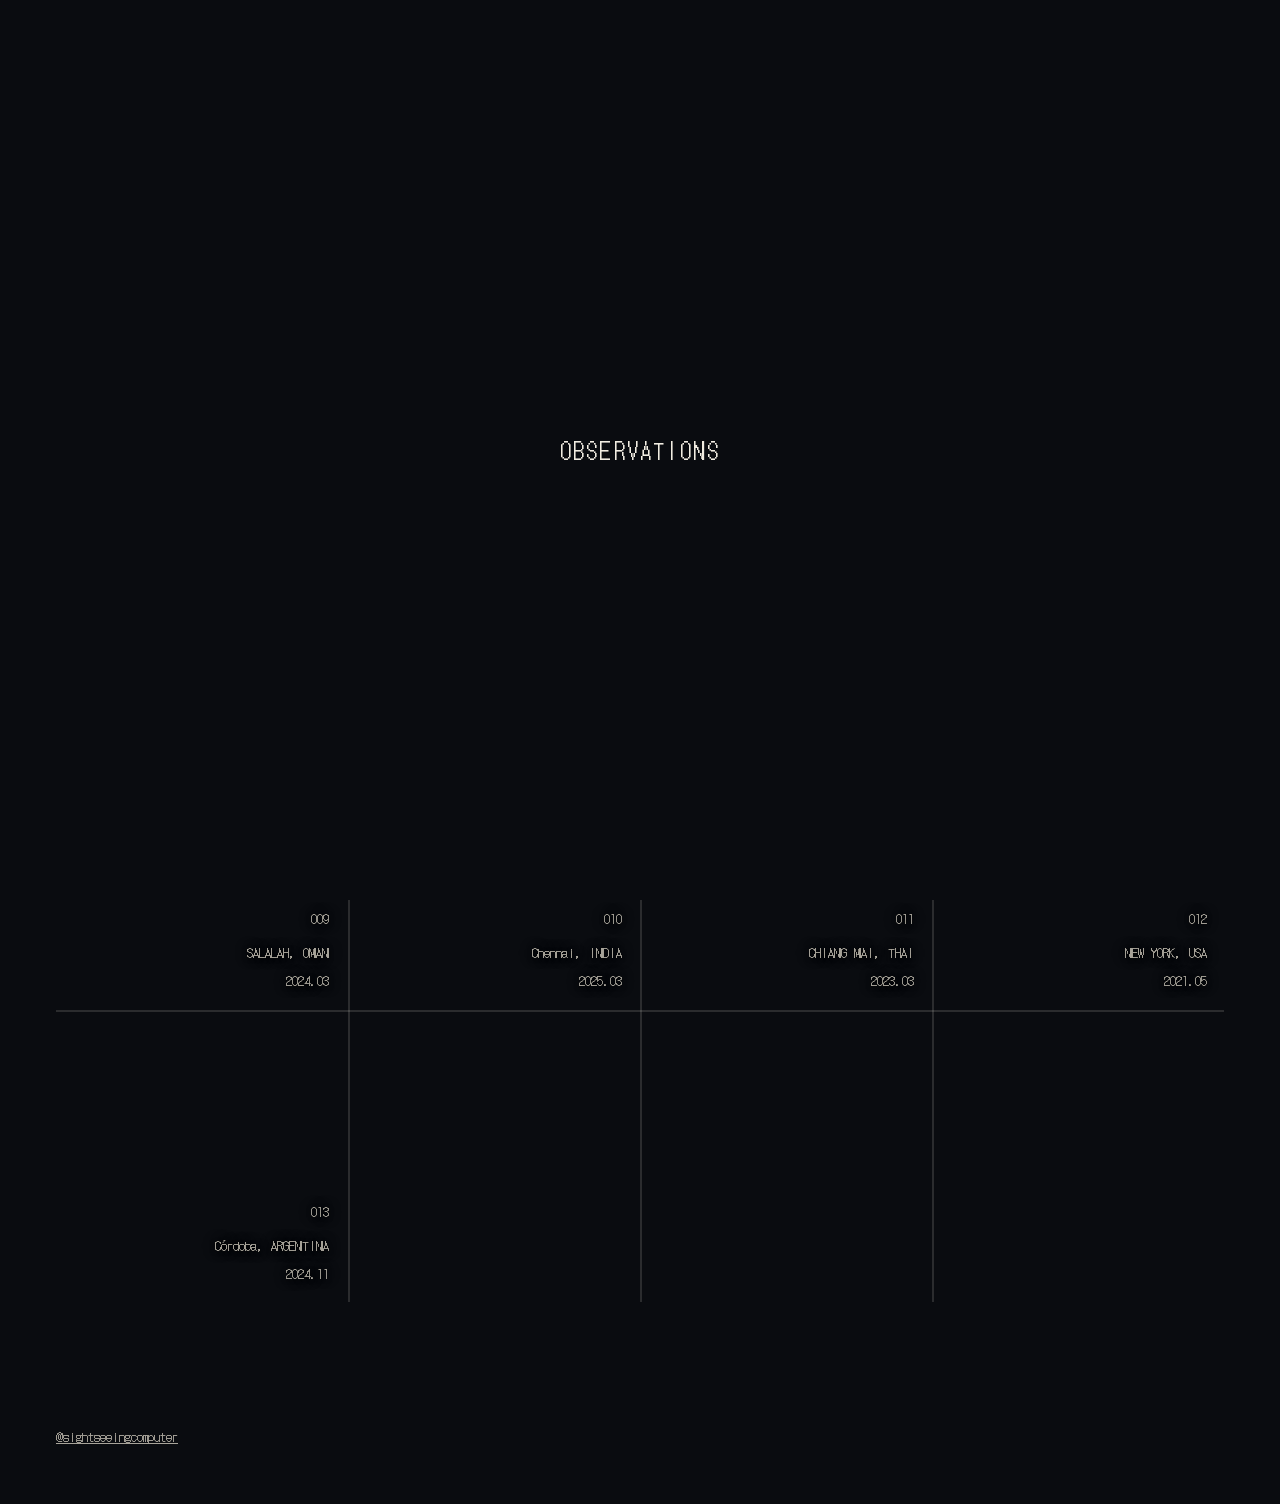
==== commit 92fba166: "Add files via upload" ====
--- a/index.html
+++ b/index.html
@@ -12,8 +12,8 @@
 </head>
 <body>
 
-<div id="splash" class="splash">
-  <div class="splash-inner"><span class="splash-text">OBSERVATIONS</span></div>
+<div id="splash" class="splash" aria-hidden="true">
+  <span class="splash-text">OBSERVATIONS</span>
 </div>
 
 <main>
@@ -22,15 +22,17 @@
       <span>LOG</span>
       <span>RYUSEI ETO</span>
     </div>
-    <div class="page-header-coords" id="hudCoords">0000 0000</div>
+    <span class="page-coords" id="pageCoords">0000 0000</span>
   </header>
 
   <div id="ledger" class="ledger"></div>
 </main>
 
 <footer class="site-footer">
-  <p><a href="https://instagram.com/eto_cg" target="_blank" rel="noopener">@eto_cg</a></p>
+  <a href="https://www.instagram.com/sightseeingcomputer/" target="_blank" rel="noopener">@sightseeingcomputer</a>
 </footer>
+
+<div id="tapCrosshair" class="tap-crosshair" aria-hidden="true"></div>
 
 <div id="viewer" class="viewer" aria-hidden="true">
   <button class="viewer-close" aria-label="閉じる">×</button>
--- a/style.css
+++ b/style.css
@@ -4,96 +4,74 @@
   --paper-dim: #a8a49a;
   --line: rgba(241, 237, 226, 0.14);
   --line-strong: rgba(241, 237, 226, 0.34);
-  --accent: #ff5a2e;
-  --font-body: "DotGothic16", monospace;
-  --font-data: "DotGothic16", monospace;
+  --font: "DotGothic16", monospace;
 }
 
 * { box-sizing: border-box; }
-
 html { scroll-behavior: smooth; }
 
 body {
   margin: 0;
   background: var(--ink);
   color: var(--paper);
-  font-family: var(--font-body);
+  font-family: var(--font);
   font-size: 16px;
   line-height: 1.7;
   cursor: url("data:image/svg+xml,%3Csvg xmlns='http://www.w3.org/2000/svg' width='32' height='32' viewBox='0 0 32 32'%3E%3Cg fill='none' stroke='%23f1ede2' stroke-width='1.5'%3E%3Cpath d='M2 10V2h8'/%3E%3Cpath d='M22 2h8v8'/%3E%3Cpath d='M30 22v8h-8'/%3E%3Cpath d='M10 30H2v-8'/%3E%3Ccircle cx='16' cy='16' r='1.4' fill='%23f1ede2'/%3E%3Cpath d='M16 6v4M16 22v4M6 16h4M22 16h4' stroke-width='1'/%3E%3C/g%3E%3C/svg%3E") 16 16, crosshair;
 }
 
-a { color: inherit; text-decoration: none; }
-.entry, .entry * { text-decoration: none !important; }
-
-button {
-  font-family: inherit;
-  cursor: pointer;
-}
-
-/* ---------- splash ---------- */
+a { color: inherit; }
+button { font: inherit; cursor: pointer; }
 
 .splash {
   position: fixed;
   inset: 0;
   z-index: 200;
+  display: grid;
+  place-items: center;
   background: var(--ink);
-  display: flex;
-  align-items: center;
-  justify-content: center;
 }
 
 .splash-text {
-  font-family: var(--font-data);
   letter-spacing: 0.1em;
   font-size: 22px;
-  color: var(--paper);
-  display: inline-block;
   animation: splash-jitter 2.1s steps(1) 1;
 }
 
 @keyframes splash-jitter {
-  0%   { transform: translate(0, 0); }
-  14%  { transform: translate(2px, -1px); }
-  28%  { transform: translate(-3px, 1px); }
-  42%  { transform: translate(1px, 2px); }
-  57%  { transform: translate(-1px, -2px); }
-  71%  { transform: translate(3px, 0); }
-  85%  { transform: translate(-2px, -1px); }
-  100% { transform: translate(0, 0); }
-}
-
-/* ---------- page header ---------- */
-
-.page-header {
-  display: flex;
-  justify-content: space-between;
-  align-items: flex-start;
-  padding: 0 0 40px;
-  font-family: var(--font-data);
-  font-size: 16px;
-  letter-spacing: 0.05em;
-  color: var(--paper-dim);
-  pointer-events: none;
-}
-
-.page-header-left {
-  display: flex;
-  flex-direction: column;
-  gap: 8px;
-}
-
-.page-header-coords {
-  white-space: nowrap;
-}
-
-/* ---------- ledger / gallery ---------- */
+  0%, 100% { transform: translate(0, 0); }
+  14% { transform: translate(2px, -1px); }
+  28% { transform: translate(-3px, 1px); }
+  42% { transform: translate(1px, 2px); }
+  57% { transform: translate(-1px, -2px); }
+  71% { transform: translate(3px, 0); }
+  85% { transform: translate(-2px, -1px); }
+}
 
 main {
   max-width: 2360px;
   margin: 0 auto;
-  padding: 128px 56px 192px;
-}
+  padding: 40px 56px 96px;
+}
+
+.page-header {
+  display: flex;
+  justify-content: space-between;
+  align-items: flex-start;
+  margin-bottom: 32px;
+  padding: 0;
+  color: var(--paper-dim);
+  font-size: 16px;
+  letter-spacing: 0.05em;
+}
+
+.page-header-left {
+  display: flex;
+  flex-direction: column;
+  gap: 8px;
+}
+
+.page-coords { white-space: nowrap; }
 
 .ledger {
   display: grid;
@@ -111,80 +89,56 @@
 .grid-line {
   position: absolute;
   background: var(--line);
-  opacity: 1;
-  will-change: transform, opacity;
 }
 
 .grid-line.vertical {
   top: 0;
   bottom: 0;
   width: 2px;
-  transform: translateX(-28px);
-  animation: line-slide-v 1.2s linear infinite;
+  transform-origin: 50% 100%;
+  animation: line-wipe-v 4s linear infinite;
 }
 
 .grid-line.horizontal {
   left: 0;
   right: 0;
   height: 2px;
-  transform: translateY(-28px);
-  animation: line-slide-h 1.2s linear infinite;
-}
-
-/* 線そのものがグリッド位置の周辺を高速で走査し、途中で一瞬だけ信号が抜ける */
-@keyframes line-slide-h {
-  0%   { transform: translateY(-28px); opacity: 1; }
-  42%  { transform: translateY(28px); opacity: 1; }
-  44%  { transform: translateY(31px); opacity: 0; }
-  46%  { transform: translateY(34px); opacity: 1; }
-  100% { transform: translateY(28px); opacity: 1; }
-}
-
-@keyframes line-slide-v {
-  0%   { transform: translateX(-28px); opacity: 1; }
-  42%  { transform: translateX(28px); opacity: 1; }
-  44%  { transform: translateX(31px); opacity: 0; }
-  46%  { transform: translateX(34px); opacity: 1; }
-  100% { transform: translateX(28px); opacity: 1; }
+  transform-origin: 0 50%;
+  animation: line-wipe-h 4s linear infinite;
+}
+
+@keyframes line-wipe-h {
+  0%, 70% { transform: scaleX(1); }
+  80%, 83% { transform: scaleX(0); }
+  93%, 100% { transform: scaleX(1); }
+}
+
+@keyframes line-wipe-v {
+  0%, 70% { transform: scaleY(1); }
+  80%, 83% { transform: scaleY(0); }
+  93%, 100% { transform: scaleY(1); }
 }
 
 .entry {
   position: relative;
-  aspect-ratio: 1 / 1;
+  aspect-ratio: 1;
   background: var(--ink);
   container-type: inline-size;
+  cursor: pointer;
 }
 
 .entry-thumb {
   position: absolute;
   inset: 33.333%;
   z-index: 3;
-  background-size: cover;
-  background-position: center;
+  overflow: hidden;
 }
 
 .entry-thumb img {
   width: 100%;
   height: 100%;
+  display: block;
   object-fit: cover;
-  display: block;
-}
-
-.entry-thumb.is-placeholder {
-  background-color: #171b21;
-  background-image: repeating-linear-gradient(45deg, rgba(233, 230, 221, 0.05) 0, rgba(233, 230, 221, 0.05) 1px, transparent 1px, transparent 10px);
-  border: 1px solid var(--line);
-}
-
-.entry-thumb.is-placeholder::after {
-  content: attr(data-location);
-  position: absolute;
-  bottom: 16px;
-  right: 20px;
-  font-family: var(--font-data);
-  font-size: 1.8cqw;
-  letter-spacing: 0.05em;
-  color: rgba(233, 230, 221, 0.4);
 }
 
 .entry-rays {
@@ -196,22 +150,21 @@
 
 .ray {
   position: absolute;
+  width: 100%;
   height: 2px;
-  width: 100%;
   transform-origin: 0 0;
   background: linear-gradient(90deg, var(--line-strong), rgba(241, 237, 226, 0));
   clip-path: inset(0 0 0 100%);
   transition: clip-path 0.25s ease-out;
 }
 
-/* 写真の角(inset 33.333%)を起点に、枠の外・隣の作品の角へ向けて伸ばす */
 .ray-tl { left: 33.333%; top: 33.333%; transform: rotate(225deg); }
 .ray-tr { left: 66.667%; top: 33.333%; transform: rotate(315deg); }
 .ray-bl { left: 33.333%; top: 66.667%; transform: rotate(135deg); }
 .ray-br { left: 66.667%; top: 66.667%; transform: rotate(45deg); }
 
 @media (hover: hover) and (pointer: fine) {
-  .entry:hover .ray { clip-path: inset(0 0 0 0%); }
+  .entry:hover .ray { clip-path: inset(0); }
 }
 
 .entry-meta {
@@ -222,56 +175,55 @@
   display: flex;
   flex-direction: column;
   align-items: flex-end;
+  gap: 6px;
   text-align: right;
-  gap: 6px;
   text-shadow: 0 1px 4px rgba(0, 0, 0, 0.85), 0 0 12px rgba(0, 0, 0, 0.6);
 }
 
-.entry-index {
-  font-family: var(--font-data);
+.entry-index,
+.entry-year {
+  color: var(--paper-dim);
   font-size: 4.3cqw;
-  color: var(--paper-dim);
 }
 
 .entry-title {
-  font-family: var(--font-body);
+  margin: 0;
+  font-size: 6.1cqw;
   font-weight: 500;
-  font-size: 6.1cqw;
-  margin: 0;
-}
-
-.entry-location {
-  font-size: 4.6cqw;
-  color: var(--paper-dim);
-}
-
-.entry-year {
-  font-family: var(--font-data);
-  font-size: 4.3cqw;
-  color: var(--paper-dim);
-}
-
-/* ---------- footer ---------- */
+}
+
+.entry-location { color: var(--paper-dim); font-size: 4.6cqw; }
 
 .site-footer {
   max-width: 2360px;
   margin: 0 auto;
-  padding: 56px;
+  padding: 28px 56px 56px;
   color: var(--paper-dim);
   font-size: 13px;
 }
 
-/* ---------- viewer (lightbox) ---------- */
+.tap-crosshair {
+  position: absolute;
+  width: 32px;
+  height: 32px;
+  z-index: 50;
+  display: none;
+  transform: translate(-16px, -16px);
+  pointer-events: none;
+  background: url("data:image/svg+xml,%3Csvg xmlns='http://www.w3.org/2000/svg' width='32' height='32' viewBox='0 0 32 32'%3E%3Cg fill='none' stroke='%23f1ede2' stroke-width='1.5'%3E%3Cpath d='M2 10V2h8'/%3E%3Cpath d='M22 2h8v8'/%3E%3Cpath d='M30 22v8h-8'/%3E%3Cpath d='M10 30H2v-8'/%3E%3Ccircle cx='16' cy='16' r='1.4' fill='%23f1ede2'/%3E%3Cpath d='M16 6v4M16 22v4M6 16h4M22 16h4' stroke-width='1'/%3E%3C/g%3E%3C/svg%3E") center / contain no-repeat;
+}
+
+.tap-crosshair.is-visible { display: block; }
 
 .viewer {
   position: fixed;
   inset: 0;
-  background: var(--ink);
   z-index: 100;
   display: flex;
   align-items: center;
   justify-content: center;
   padding: 40px 24px;
+  background: var(--ink);
   opacity: 0;
   visibility: hidden;
   pointer-events: none;
@@ -285,137 +237,89 @@
 }
 
 .viewer-inner {
+  display: grid;
+  grid-template-columns: minmax(0, 1.4fr) minmax(240px, 0.6fr);
+  gap: 40px;
+  width: 100%;
+  max-width: 1100px;
+  max-height: 100%;
   transform: scale(0.96);
   transition: transform 0.11s ease-out;
 }
 
-.viewer.is-open .viewer-inner {
-  transform: scale(1);
-}
+.viewer.is-open .viewer-inner { transform: scale(1); }
 
 .viewer-close {
   position: absolute;
   top: 20px;
   right: 24px;
+  border: 0;
   background: none;
-  border: none;
   color: var(--paper);
   font-size: 28px;
   line-height: 1;
 }
 
-.viewer-inner {
-  display: grid;
-  grid-template-columns: minmax(0, 1.4fr) minmax(240px, 0.6fr);
-  gap: 40px;
-  max-width: 1100px;
-  width: 100%;
-  max-height: 100%;
-}
-
 .viewer-image-wrap {
-  background-size: cover;
-  background-position: center;
   display: flex;
   align-items: center;
   justify-content: center;
   min-height: 240px;
   max-height: 78vh;
-  overflow: visible;
+  overflow: hidden;
 }
 
 .viewer-image-wrap img {
-  width: auto;
-  height: auto;
+  display: block;
   max-width: 100%;
   max-height: 78vh;
-  object-fit: initial;
-  display: block;
-}
-
-.viewer-meta {
-  align-self: center;
-}
-
-.viewer-index {
-  font-family: var(--font-data);
-  color: var(--paper-dim);
-  font-size: 13px;
-}
+  object-fit: contain;
+}
+
+.viewer-meta { align-self: center; }
+.viewer-index { color: var(--paper-dim); font-size: 13px; }
 
 .viewer-meta h2 {
-  font-family: var(--font-body);
+  margin: 8px 0 20px;
+  font-size: 26px;
   font-weight: 500;
-  font-size: 26px;
-  margin: 8px 0 20px;
 }
 
 .viewer-fields {
   display: grid;
   grid-template-columns: auto 1fr;
-  column-gap: 16px;
-  row-gap: 6px;
-  font-family: var(--font-data);
+  gap: 6px 16px;
+  margin: 0 0 20px;
+  padding-top: 16px;
+  border-top: 1px solid var(--line);
   font-size: 12px;
   letter-spacing: 0.03em;
-  margin: 0 0 20px;
-  border-top: 1px solid var(--line);
-  padding-top: 16px;
-}
-
-.viewer-fields dt {
-  color: var(--paper-dim);
-  text-transform: uppercase;
-}
-
-.viewer-fields dd {
-  margin: 0;
-}
-
-#viewer-note {
-  color: var(--paper-dim);
-  font-size: 14px;
-  max-width: 40ch;
-}
-
-/* ---------- responsive ---------- */
+}
+
+.viewer-fields dt { color: var(--paper-dim); text-transform: uppercase; }
+.viewer-fields dd { margin: 0; }
+#viewer-note { max-width: 40ch; color: var(--paper-dim); font-size: 14px; }
+
+@media (hover: none) and (pointer: coarse) {
+  body { cursor: default; }
+}
 
 @media (max-width: 720px) {
   .viewer-inner { grid-template-columns: 1fr; }
   .viewer-image-wrap { max-height: 45vh; }
-  .page-header { padding-bottom: 28px; font-size: 14px; }
 }
 
 @media (max-width: 640px) {
+  main { padding: 28px 20px 48px; }
+  .page-header { margin-bottom: 20px; font-size: 14px; }
   .ledger { grid-template-columns: repeat(3, 1fr); }
-}
-
-/* iPhone / touch device: 最後に触れた位置に照準を残す */
-.touch-crosshair {
-  position: fixed;
-  width: 32px;
-  height: 32px;
-  z-index: 300;
-  pointer-events: none;
-  transform: translate(-50%, -50%);
-  display: none;
-  background-image: url("data:image/svg+xml,%3Csvg xmlns='http://www.w3.org/2000/svg' width='32' height='32' viewBox='0 0 32 32'%3E%3Cg fill='none' stroke='%23f1ede2' stroke-width='1.5'%3E%3Cpath d='M2 10V2h8'/%3E%3Cpath d='M22 2h8v8'/%3E%3Cpath d='M30 22v8h-8'/%3E%3Cpath d='M10 30H2v-8'/%3E%3Ccircle cx='16' cy='16' r='1.4' fill='%23f1ede2'/%3E%3Cpath d='M16 6v4M16 22v4M6 16h4M22 16h4' stroke-width='1'/%3E%3C/g%3E%3C/svg%3E");
-  background-size: contain;
-  background-repeat: no-repeat;
-}
-
-@media (pointer: coarse) {
-  .touch-crosshair { display: block; }
-}
-
-
-/* ---------- reduced motion ---------- */
+  .site-footer { padding: 14px 20px 40px; }
+}
 
 @media (prefers-reduced-motion: reduce) {
   html { scroll-behavior: auto; }
   * { transition: none !important; }
   .splash { animation: none; display: none; }
   .splash-text { animation: none; }
-  .entry::before { animation: none; display: none; }
   .grid-line { animation: none; transform: none; }
 }
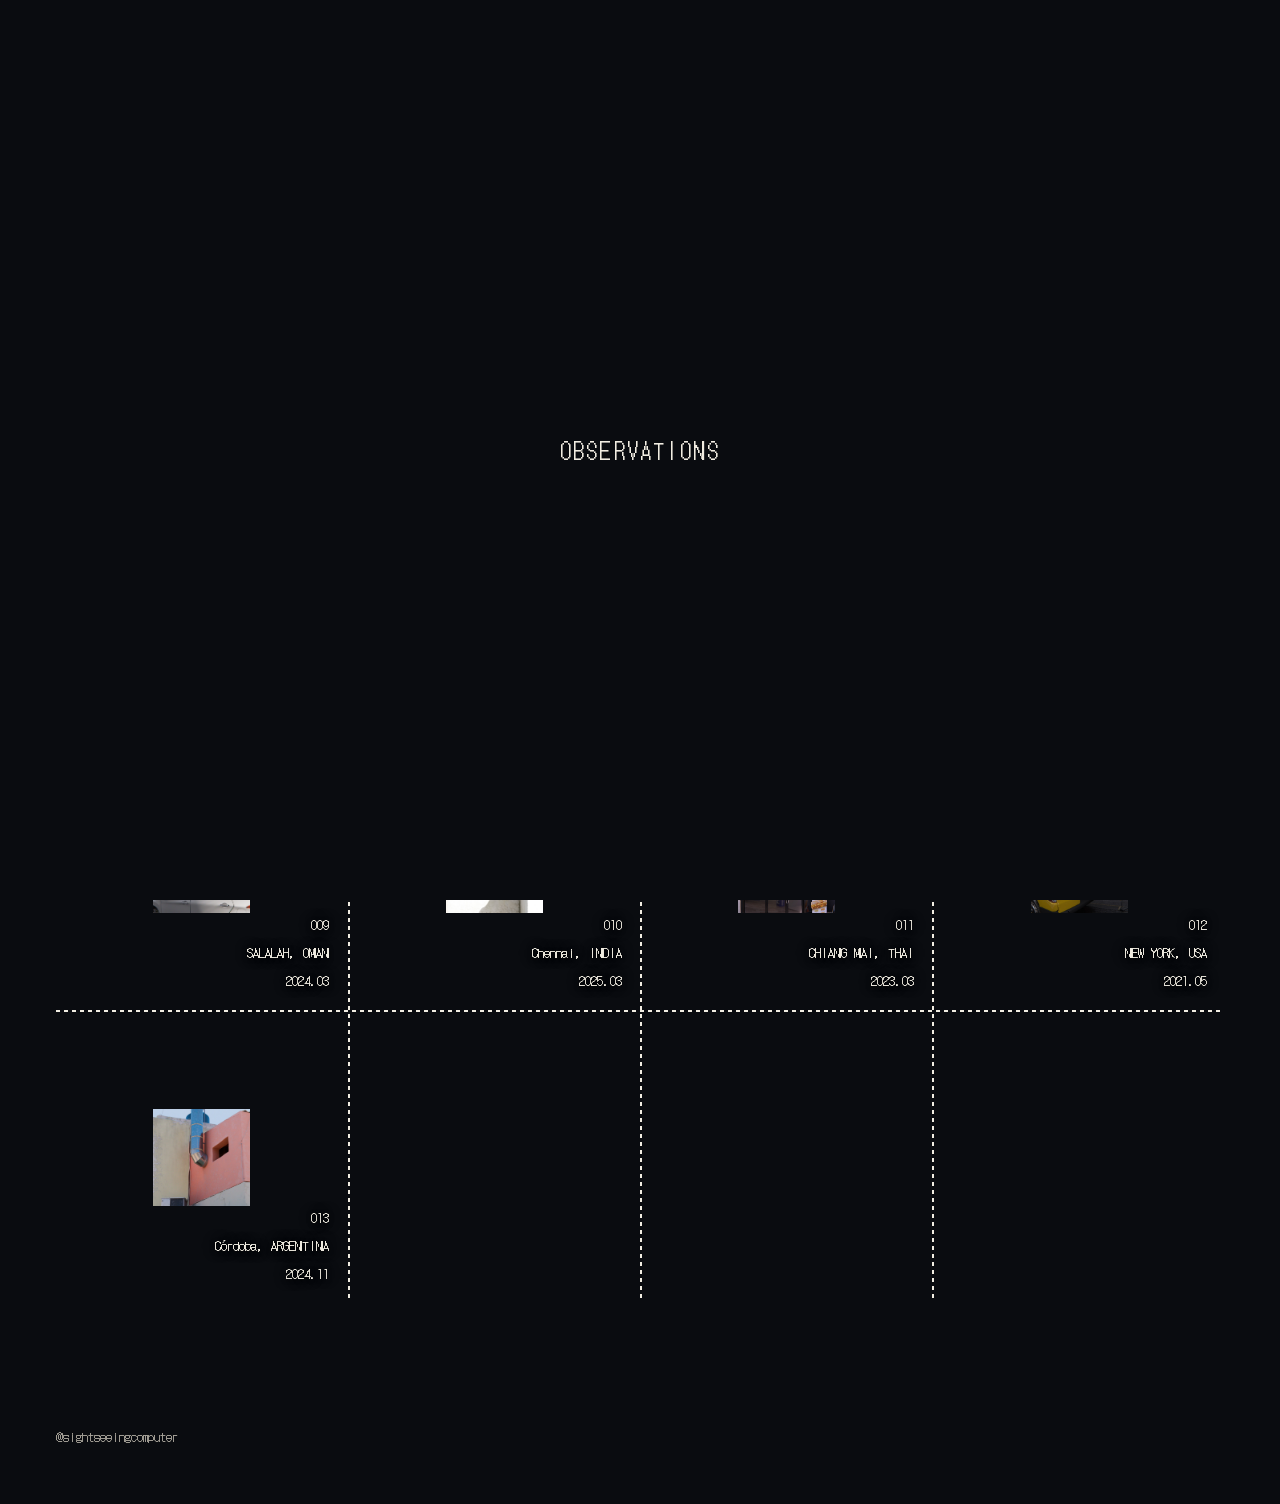
==== commit 7b51cbe0: "Add files via upload" ====
--- a/index.html
+++ b/index.html
@@ -22,7 +22,10 @@
       <span>LOG</span>
       <span>RYUSEI ETO</span>
     </div>
-    <span class="page-coords" id="pageCoords">0000 0000</span>
+    <div class="page-header-right">
+      <span class="page-clock" id="pageClock"></span>
+      <span class="page-coords" id="pageCoords">0000 0000</span>
+    </div>
   </header>
 
   <div id="ledger" class="ledger"></div>
--- a/style.css
+++ b/style.css
@@ -7,7 +7,7 @@
   --font: "DotGothic16", monospace;
 }
 
-* { box-sizing: border-box; }
+* { box-sizing: border-box; text-decoration: none; }
 html { scroll-behavior: smooth; }
 
 body {
@@ -17,7 +17,7 @@
   font-family: var(--font);
   font-size: 16px;
   line-height: 1.7;
-  cursor: url("data:image/svg+xml,%3Csvg xmlns='http://www.w3.org/2000/svg' width='32' height='32' viewBox='0 0 32 32'%3E%3Cg fill='none' stroke='%23f1ede2' stroke-width='1.5'%3E%3Cpath d='M2 10V2h8'/%3E%3Cpath d='M22 2h8v8'/%3E%3Cpath d='M30 22v8h-8'/%3E%3Cpath d='M10 30H2v-8'/%3E%3Ccircle cx='16' cy='16' r='1.4' fill='%23f1ede2'/%3E%3Cpath d='M16 6v4M16 22v4M6 16h4M22 16h4' stroke-width='1'/%3E%3C/g%3E%3C/svg%3E") 16 16, crosshair;
+  cursor: url("data:image/svg+xml,%3Csvg xmlns='http://www.w3.org/2000/svg' width='32' height='32' viewBox='0 0 32 32' shape-rendering='crispEdges'%3E%3Cg fill='none' stroke='%23f1ede2' stroke-width='1.5'%3E%3Cpath d='M2 10V2h8'/%3E%3Cpath d='M22 2h8v8'/%3E%3Cpath d='M30 22v8h-8'/%3E%3Cpath d='M10 30H2v-8'/%3E%3Ccircle cx='16' cy='16' r='1.4' fill='%23f1ede2'/%3E%3Cpath d='M16 6v4M16 22v4M6 16h4M22 16h4' stroke-width='1'/%3E%3C/g%3E%3C/svg%3E") 16 16, crosshair;
 }
 
 a { color: inherit; }
@@ -60,7 +60,7 @@
   align-items: flex-start;
   margin-bottom: 32px;
   padding: 0;
-  color: var(--paper-dim);
+  color: var(--paper);
   font-size: 16px;
   letter-spacing: 0.05em;
 }
@@ -71,7 +71,15 @@
   gap: 8px;
 }
 
-.page-coords { white-space: nowrap; }
+.page-header-right {
+  display: flex;
+  flex-direction: column;
+  align-items: flex-end;
+  gap: 8px;
+}
+
+.page-coords,
+.page-clock { white-space: nowrap; }
 
 .ledger {
   display: grid;
@@ -88,35 +96,37 @@
 
 .grid-line {
   position: absolute;
-  background: var(--line);
 }
 
 .grid-line.vertical {
   top: 0;
   bottom: 0;
   width: 2px;
-  transform-origin: 50% 100%;
-  animation: line-wipe-v 4s linear infinite;
+  background: repeating-linear-gradient(180deg, var(--paper) 0 4px, transparent 4px 8px);
+  background-position: 0 0;
+  animation: pass-v 4s linear infinite;
 }
 
 .grid-line.horizontal {
   left: 0;
   right: 0;
   height: 2px;
-  transform-origin: 0 50%;
-  animation: line-wipe-h 4s linear infinite;
-}
-
-@keyframes line-wipe-h {
-  0%, 70% { transform: scaleX(1); }
-  80%, 83% { transform: scaleX(0); }
-  93%, 100% { transform: scaleX(1); }
-}
-
-@keyframes line-wipe-v {
-  0%, 70% { transform: scaleY(1); }
-  80%, 83% { transform: scaleY(0); }
-  93%, 100% { transform: scaleY(1); }
+  background: repeating-linear-gradient(90deg, var(--paper) 0 4px, transparent 4px 8px);
+  background-position: 0 0;
+  animation: pass-h 4s linear infinite;
+}
+
+/* 普段は静止、周期の中で一度だけドットが1コマ分だけ流れて(見た目は繰り返し柄なので継ぎ目なし)、戻ることはない */
+@keyframes pass-h {
+  0%, 70%  { background-position: 0 0; }
+  92%      { background-position: -8px 0; }
+  100%     { background-position: -8px 0; }
+}
+
+@keyframes pass-v {
+  0%, 70%  { background-position: 0 0; }
+  92%      { background-position: 0 -8px; }
+  100%     { background-position: 0 -8px; }
 }
 
 .entry {
@@ -155,7 +165,10 @@
   transform-origin: 0 0;
   background: linear-gradient(90deg, var(--line-strong), rgba(241, 237, 226, 0));
   clip-path: inset(0 0 0 100%);
-  transition: clip-path 0.25s ease-out;
+}
+
+@media (hover:hover) and (pointer:fine) {
+  .entry:hover .ray { clip-path: inset(0); }
 }
 
 .ray-tl { left: 33.333%; top: 33.333%; transform: rotate(225deg); }
@@ -163,8 +176,17 @@
 .ray-bl { left: 33.333%; top: 66.667%; transform: rotate(135deg); }
 .ray-br { left: 66.667%; top: 66.667%; transform: rotate(45deg); }
 
-@media (hover: hover) and (pointer: fine) {
-  .entry:hover .ray { clip-path: inset(0); }
+.entry-title {
+  position: absolute;
+  top: 50%;
+  right: 6%;
+  z-index: 4;
+  margin: 0;
+  transform: translateY(-50%);
+  font-size: 6.1cqw;
+  font-weight: 500;
+  text-align: right;
+  text-shadow: 0 1px 4px rgba(0, 0, 0, 0.85), 0 0 12px rgba(0, 0, 0, 0.6);
 }
 
 .entry-meta {
@@ -182,17 +204,11 @@
 
 .entry-index,
 .entry-year {
-  color: var(--paper-dim);
+  color: var(--paper);
   font-size: 4.3cqw;
 }
 
-.entry-title {
-  margin: 0;
-  font-size: 6.1cqw;
-  font-weight: 500;
-}
-
-.entry-location { color: var(--paper-dim); font-size: 4.6cqw; }
+.entry-location { color: var(--paper); font-size: 4.6cqw; }
 
 .site-footer {
   max-width: 2360px;
@@ -210,7 +226,7 @@
   display: none;
   transform: translate(-16px, -16px);
   pointer-events: none;
-  background: url("data:image/svg+xml,%3Csvg xmlns='http://www.w3.org/2000/svg' width='32' height='32' viewBox='0 0 32 32'%3E%3Cg fill='none' stroke='%23f1ede2' stroke-width='1.5'%3E%3Cpath d='M2 10V2h8'/%3E%3Cpath d='M22 2h8v8'/%3E%3Cpath d='M30 22v8h-8'/%3E%3Cpath d='M10 30H2v-8'/%3E%3Ccircle cx='16' cy='16' r='1.4' fill='%23f1ede2'/%3E%3Cpath d='M16 6v4M16 22v4M6 16h4M22 16h4' stroke-width='1'/%3E%3C/g%3E%3C/svg%3E") center / contain no-repeat;
+  background: url("data:image/svg+xml,%3Csvg xmlns='http://www.w3.org/2000/svg' width='32' height='32' viewBox='0 0 32 32' shape-rendering='crispEdges'%3E%3Cg fill='none' stroke='%23f1ede2' stroke-width='1.5'%3E%3Cpath d='M2 10V2h8'/%3E%3Cpath d='M22 2h8v8'/%3E%3Cpath d='M30 22v8h-8'/%3E%3Cpath d='M10 30H2v-8'/%3E%3Ccircle cx='16' cy='16' r='1.4' fill='%23f1ede2'/%3E%3Cpath d='M16 6v4M16 22v4M6 16h4M22 16h4' stroke-width='1'/%3E%3C/g%3E%3C/svg%3E") center / contain no-repeat;
 }
 
 .tap-crosshair.is-visible { display: block; }
@@ -271,6 +287,8 @@
 
 .viewer-image-wrap img {
   display: block;
+  width: auto;
+  height: auto;
   max-width: 100%;
   max-height: 78vh;
   object-fit: contain;
@@ -321,5 +339,5 @@
   * { transition: none !important; }
   .splash { animation: none; display: none; }
   .splash-text { animation: none; }
-  .grid-line { animation: none; transform: none; }
-}
+  .grid-line { animation: none; background-position: 0 0; }
+}
